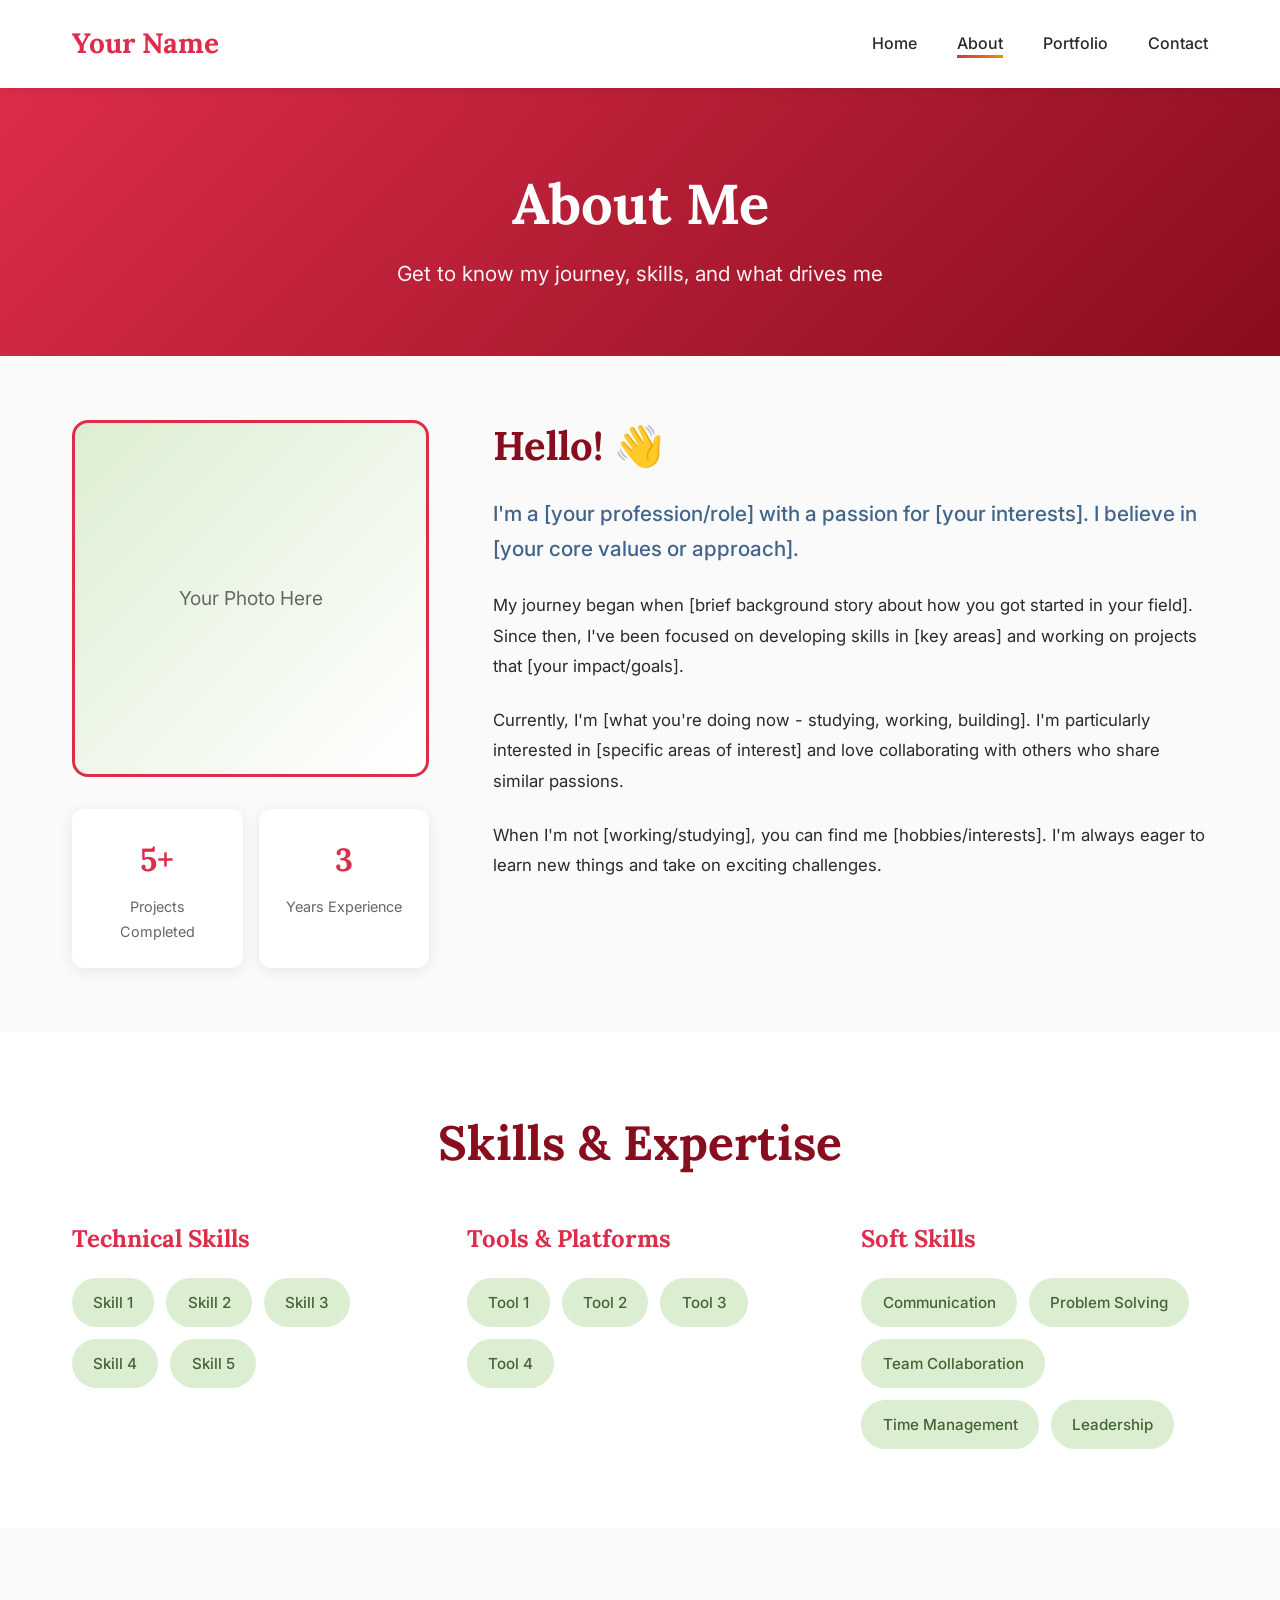
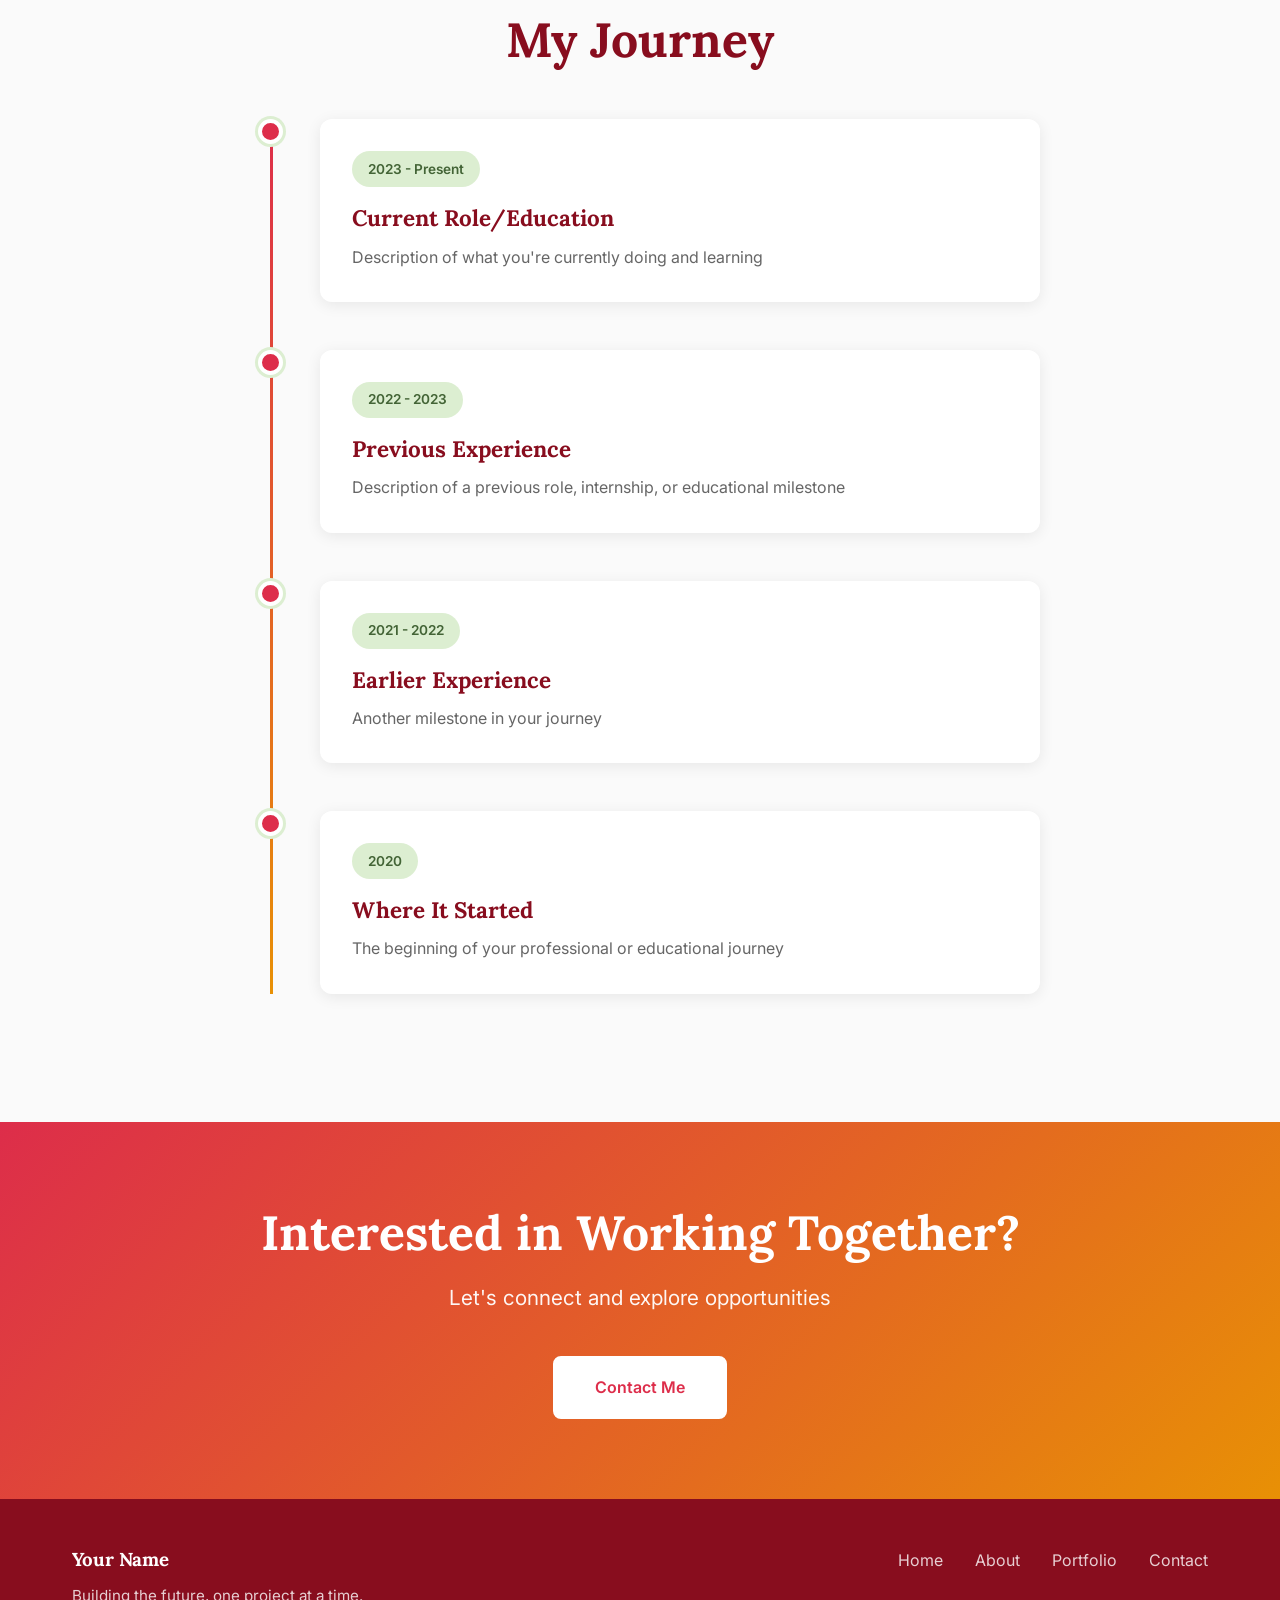
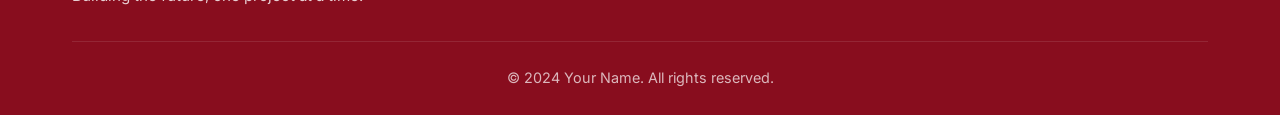
==== about.html @ d0ad2987 "Initial commit" ====
<!DOCTYPE html>
<html lang="en">
<head>
    <meta charset="UTF-8">
    <meta name="viewport" content="width=device-width, initial-scale=1.0">
    <title>About - Your Name</title>
    <link rel="stylesheet" href="styles.css">
    <link rel="preconnect" href="https://fonts.googleapis.com">
    <link rel="preconnect" href="https://fonts.gstatic.com" crossorigin>
    <link href="https://fonts.googleapis.com/css2?family=Lora:wght@400;600;700&family=Inter:wght@300;400;500;600;700&display=swap" rel="stylesheet">
</head>
<body>
    <!-- Navigation -->
    <nav class="navbar">
        <div class="nav-container">
            <a href="index.html" class="logo">Your Name</a>
            <ul class="nav-menu">
                <li><a href="index.html">Home</a></li>
                <li><a href="about.html" class="active">About</a></li>
                <li><a href="portfolio.html">Portfolio</a></li>
                <li><a href="contact.html">Contact</a></li>
            </ul>
        </div>
    </nav>

    <!-- Page Header -->
    <section class="page-header">
        <div class="container">
            <h1 class="page-title">About Me</h1>
            <p class="page-description">Get to know my journey, skills, and what drives me</p>
        </div>
    </section>

    <!-- About Content -->
    <section class="about-content">
        <div class="container">
            <div class="about-grid">
                <!-- Photo/Visual Section -->
                <div class="about-visual">
                    <div class="profile-placeholder">
                        <p>Your Photo Here</p>
                    </div>
                    <div class="about-stats">
                        <div class="stat-box">
                            <span class="stat-number">5+</span>
                            <span class="stat-label">Projects Completed</span>
                        </div>
                        <div class="stat-box">
                            <span class="stat-number">3</span>
                            <span class="stat-label">Years Experience</span>
                        </div>
                    </div>
                </div>

                <!-- Text Content -->
                <div class="about-text">
                    <h2>Hello! 👋</h2>
                    <p class="lead">
                        I'm a [your profession/role] with a passion for [your interests]. 
                        I believe in [your core values or approach].
                    </p>
                    <p>
                        My journey began when [brief background story about how you got started 
                        in your field]. Since then, I've been focused on developing skills in 
                        [key areas] and working on projects that [your impact/goals].
                    </p>
                    <p>
                        Currently, I'm [what you're doing now - studying, working, building]. 
                        I'm particularly interested in [specific areas of interest] and love 
                        collaborating with others who share similar passions.
                    </p>
                    <p>
                        When I'm not [working/studying], you can find me [hobbies/interests]. 
                        I'm always eager to learn new things and take on exciting challenges.
                    </p>
                </div>
            </div>
        </div>
    </section>

    <!-- Skills Section -->
    <section class="skills-section">
        <div class="container">
            <h2 class="section-title">Skills & Expertise</h2>
            
            <div class="skills-categories">
                <div class="skill-category">
                    <h3>Technical Skills</h3>
                    <div class="skill-tags">
                        <span class="skill-tag">Skill 1</span>
                        <span class="skill-tag">Skill 2</span>
                        <span class="skill-tag">Skill 3</span>
                        <span class="skill-tag">Skill 4</span>
                        <span class="skill-tag">Skill 5</span>
                    </div>
                </div>

                <div class="skill-category">
                    <h3>Tools & Platforms</h3>
                    <div class="skill-tags">
                        <span class="skill-tag">Tool 1</span>
                        <span class="skill-tag">Tool 2</span>
                        <span class="skill-tag">Tool 3</span>
                        <span class="skill-tag">Tool 4</span>
                    </div>
                </div>

                <div class="skill-category">
                    <h3>Soft Skills</h3>
                    <div class="skill-tags">
                        <span class="skill-tag">Communication</span>
                        <span class="skill-tag">Problem Solving</span>
                        <span class="skill-tag">Team Collaboration</span>
                        <span class="skill-tag">Time Management</span>
                        <span class="skill-tag">Leadership</span>
                    </div>
                </div>
            </div>
        </div>
    </section>

    <!-- Education/Experience Timeline -->
    <section class="timeline-section">
        <div class="container">
            <h2 class="section-title">My Journey</h2>
            
            <div class="timeline">
                <div class="timeline-item">
                    <div class="timeline-dot"></div>
                    <div class="timeline-content">
                        <span class="timeline-date">2023 - Present</span>
                        <h3>Current Role/Education</h3>
                        <p>Description of what you're currently doing and learning</p>
                    </div>
                </div>

                <div class="timeline-item">
                    <div class="timeline-dot"></div>
                    <div class="timeline-content">
                        <span class="timeline-date">2022 - 2023</span>
                        <h3>Previous Experience</h3>
                        <p>Description of a previous role, internship, or educational milestone</p>
                    </div>
                </div>

                <div class="timeline-item">
                    <div class="timeline-dot"></div>
                    <div class="timeline-content">
                        <span class="timeline-date">2021 - 2022</span>
                        <h3>Earlier Experience</h3>
                        <p>Another milestone in your journey</p>
                    </div>
                </div>

                <div class="timeline-item">
                    <div class="timeline-dot"></div>
                    <div class="timeline-content">
                        <span class="timeline-date">2020</span>
                        <h3>Where It Started</h3>
                        <p>The beginning of your professional or educational journey</p>
                    </div>
                </div>
            </div>
        </div>
    </section>

    <!-- CTA Section -->
    <section class="cta-section">
        <div class="container">
            <div class="cta-content">
                <h2>Interested in Working Together?</h2>
                <p>Let's connect and explore opportunities</p>
                <a href="contact.html" class="btn btn-light">Contact Me</a>
            </div>
        </div>
    </section>

    <!-- Footer -->
    <footer class="footer">
        <div class="container">
            <div class="footer-content">
                <div class="footer-left">
                    <h3>Your Name</h3>
                    <p>Building the future, one project at a time.</p>
                </div>
                <div class="footer-links">
                    <a href="index.html">Home</a>
                    <a href="about.html">About</a>
                    <a href="portfolio.html">Portfolio</a>
                    <a href="contact.html">Contact</a>
                </div>
            </div>
            <div class="footer-bottom">
                <p>&copy; 2024 Your Name. All rights reserved.</p>
            </div>
        </div>
    </footer>
</body>
</html>
---- styles.css ----
/* ===========================
   COLOR PALETTE & VARIABLES
   =========================== */

:root {
    /* Color Palette */
    --raspberry: #dd2d4a;
    --carrot-orange: #e89005;
    --baltic-blue: #41658a;
    --crushed-berry: #880d1e;
    --frosted-mint: #dceed1;
    --golden-apricot: #df9a57;
    --hunter-green: #436436;
    
    /* Functional Colors */
    --primary: var(--raspberry);
    --secondary: var(--baltic-blue);
    --accent: var(--carrot-orange);
    --dark: var(--crushed-berry);
    --light: var(--frosted-mint);
    --text-dark: #2a2a2a;
    --text-light: #666;
    --white: #ffffff;
    --background: #fafafa;
    
    /* Typography */
    --font-headline: 'Lora', serif;
    --font-body: 'Inter', sans-serif;
    
    /* Spacing */
    --container-width: 1200px;
    --section-spacing: 5rem;
}

/* ===========================
   RESET & BASE STYLES
   =========================== */

* {
    margin: 0;
    padding: 0;
    box-sizing: border-box;
}

html {
    scroll-behavior: smooth;
    font-size: 16px;
}

body {
    font-family: var(--font-body);
    color: var(--text-dark);
    background-color: var(--background);
    line-height: 1.7;
}

h1, h2, h3, h4, h5, h6 {
    font-family: var(--font-headline);
    color: var(--dark);
    line-height: 1.3;
    font-weight: 700;
}

a {
    text-decoration: none;
    color: inherit;
    transition: all 0.3s ease;
}

img {
    max-width: 100%;
    height: auto;
}

.container {
    max-width: var(--container-width);
    margin: 0 auto;
    padding: 0 2rem;
}

/* ===========================
   NAVIGATION
   =========================== */

.navbar {
    background-color: var(--white);
    padding: 1.25rem 0;
    box-shadow: 0 2px 10px rgba(0,0,0,0.08);
    position: sticky;
    top: 0;
    z-index: 1000;
}

.nav-container {
    max-width: var(--container-width);
    margin: 0 auto;
    padding: 0 2rem;
    display: flex;
    justify-content: space-between;
    align-items: center;
}

.logo {
    font-family: var(--font-headline);
    font-size: 1.75rem;
    font-weight: 700;
    color: var(--primary);
}

.logo:hover {
    color: var(--accent);
}

.nav-menu {
    display: flex;
    list-style: none;
    gap: 2.5rem;
}

.nav-menu a {
    font-weight: 500;
    color: var(--text-dark);
    position: relative;
}

.nav-menu a::after {
    content: '';
    position: absolute;
    bottom: -5px;
    left: 0;
    width: 0;
    height: 3px;
    background: linear-gradient(90deg, var(--primary), var(--accent));
    transition: width 0.3s;
}

.nav-menu a:hover::after,
.nav-menu a.active::after {
    width: 100%;
}

.back-link {
    color: var(--secondary);
    font-weight: 500;
}

.back-link:hover {
    color: var(--primary);
}

/* ===========================
   HERO SECTION
   =========================== */

.hero {
    min-height: 85vh;
    display: flex;
    align-items: center;
    justify-content: center;
    position: relative;
    overflow: hidden;
    background: linear-gradient(135deg, var(--frosted-mint) 0%, var(--white) 100%);
    padding: 4rem 2rem;
}

.hero-content {
    text-align: center;
    max-width: 800px;
    z-index: 10;
}

.hero-badge {
    display: inline-block;
    background-color: var(--primary);
    color: var(--white);
    padding: 0.5rem 1.5rem;
    border-radius: 50px;
    font-size: 0.9rem;
    font-weight: 600;
    margin-bottom: 2rem;
    animation: fadeInDown 0.8s ease;
}

.hero-title {
    font-size: 4rem;
    margin-bottom: 1.5rem;
    color: var(--dark);
    animation: fadeInUp 0.8s ease 0.2s backwards;
}

.hero-title .highlight {
    color: var(--primary);
    position: relative;
}

.hero-description {
    font-size: 1.3rem;
    color: var(--text-light);
    margin-bottom: 2.5rem;
    line-height: 1.8;
    animation: fadeInUp 0.8s ease 0.4s backwards;
}

.hero-buttons {
    display: flex;
    gap: 1.5rem;
    justify-content: center;
    flex-wrap: wrap;
    animation: fadeInUp 0.8s ease 0.6s backwards;
}

/* Hero Decorations */
.hero-decoration {
    position: absolute;
    width: 100%;
    height: 100%;
    top: 0;
    left: 0;
    pointer-events: none;
    overflow: hidden;
}

.decoration-circle {
    position: absolute;
    border-radius: 50%;
    opacity: 0.15;
}

.circle-1 {
    width: 300px;
    height: 300px;
    background: var(--primary);
    top: -100px;
    right: -50px;
}

.circle-2 {
    width: 200px;
    height: 200px;
    background: var(--accent);
    bottom: 10%;
    left: -50px;
}

.circle-3 {
    width: 150px;
    height: 150px;
    background: var(--secondary);
    top: 50%;
    right: 10%;
}

/* ===========================
   BUTTONS
   =========================== */

.btn {
    display: inline-block;
    padding: 1rem 2.5rem;
    font-weight: 600;
    border-radius: 8px;
    transition: all 0.3s ease;
    cursor: pointer;
    border: 2px solid transparent;
    font-family: var(--font-body);
}

.btn-primary {
    background-color: var(--primary);
    color: var(--white);
    border-color: var(--primary);
}

.btn-primary:hover {
    background-color: var(--crushed-berry);
    border-color: var(--crushed-berry);
    transform: translateY(-2px);
    box-shadow: 0 5px 15px rgba(221, 45, 74, 0.3);
}

.btn-secondary {
    background-color: transparent;
    color: var(--secondary);
    border-color: var(--secondary);
}

.btn-secondary:hover {
    background-color: var(--secondary);
    color: var(--white);
}

.btn-light {
    background-color: var(--white);
    color: var(--primary);
    border-color: var(--white);
}

.btn-light:hover {
    background-color: transparent;
    border-color: var(--white);
    color: var(--white);
}

.btn-small {
    padding: 0.6rem 1.5rem;
    font-size: 0.95rem;
}

.btn-full {
    width: 100%;
}

/* ===========================
   SECTION STYLES
   =========================== */

section {
    padding: var(--section-spacing) 0;
}

.section-title {
    font-size: 3rem;
    text-align: center;
    margin-bottom: 1rem;
    color: var(--dark);
}

.section-subtitle {
    text-align: center;
    font-size: 1.2rem;
    color: var(--text-light);
    margin-bottom: 3rem;
}

.section-description {
    text-align: center;
    font-size: 1.15rem;
    color: var(--text-light);
    max-width: 700px;
    margin: 0 auto 3rem;
}

/* ===========================
   HIGHLIGHTS SECTION
   =========================== */

.highlights {
    background-color: var(--white);
}

.highlights-grid {
    display: grid;
    grid-template-columns: repeat(auto-fit, minmax(260px, 1fr));
    gap: 2rem;
    margin-top: 3rem;
}

.highlight-card {
    background: linear-gradient(135deg, var(--white) 0%, var(--frosted-mint) 100%);
    padding: 2.5rem;
    border-radius: 16px;
    text-align: center;
    transition: all 0.3s ease;
    border: 2px solid transparent;
}

.highlight-card:hover {
    transform: translateY(-10px);
    box-shadow: 0 15px 35px rgba(0,0,0,0.1);
}

.card-1:hover { border-color: var(--primary); }
.card-2:hover { border-color: var(--accent); }
.card-3:hover { border-color: var(--secondary); }
.card-4:hover { border-color: var(--hunter-green); }

.card-icon {
    font-size: 3.5rem;
    margin-bottom: 1.5rem;
}

.highlight-card h3 {
    font-size: 1.5rem;
    margin-bottom: 1rem;
    color: var(--dark);
}

.highlight-card p {
    color: var(--text-light);
    line-height: 1.6;
}

/* ===========================
   FEATURED PROJECTS PREVIEW
   =========================== */

.featured-projects {
    background-color: var(--background);
}

.projects-preview {
    display: grid;
    grid-template-columns: repeat(auto-fit, minmax(450px, 1fr));
    gap: 3rem;
    margin-top: 3rem;
}

.project-preview {
    background-color: var(--white);
    border-radius: 16px;
    overflow: hidden;
    box-shadow: 0 5px 20px rgba(0,0,0,0.08);
    transition: all 0.3s ease;
}

.project-preview:hover {
    transform: translateY(-8px);
    box-shadow: 0 15px 40px rgba(0,0,0,0.12);
}

.project-preview-image {
    height: 250px;
    background: linear-gradient(135deg, var(--primary), var(--accent));
    display: flex;
    align-items: center;
    justify-content: center;
}

.preview-placeholder {
    font-size: 2rem;
    color: var(--white);
    font-weight: 700;
    opacity: 0.7;
}

.project-preview-content {
    padding: 2rem;
}

.project-category {
    display: inline-block;
    background-color: var(--frosted-mint);
    color: var(--hunter-green);
    padding: 0.4rem 1rem;
    border-radius: 20px;
    font-size: 0.85rem;
    font-weight: 600;
    margin-bottom: 1rem;
}

.project-preview-content h3 {
    font-size: 1.75rem;
    margin-bottom: 1rem;
}

.project-preview-content p {
    color: var(--text-light);
    margin-bottom: 1.5rem;
}

.link-arrow {
    color: var(--primary);
    font-weight: 600;
}

.link-arrow:hover {
    color: var(--accent);
}

/* ===========================
   PAGE HEADER
   =========================== */

.page-header {
    background: linear-gradient(135deg, var(--primary) 0%, var(--crushed-berry) 100%);
    color: var(--white);
    padding: 5rem 2rem 4rem;
    text-align: center;
}

.page-title {
    font-size: 3.5rem;
    color: var(--white);
    margin-bottom: 1rem;
}

.page-description {
    font-size: 1.3rem;
    opacity: 0.95;
}

/* ===========================
   ABOUT PAGE
   =========================== */

.about-content {
    padding: 4rem 0;
}

.about-grid {
    display: grid;
    grid-template-columns: 1fr 2fr;
    gap: 4rem;
    align-items: start;
}

.about-visual {
    position: sticky;
    top: 100px;
}

.profile-placeholder {
    width: 100%;
    aspect-ratio: 1;
    background: linear-gradient(135deg, var(--frosted-mint), var(--white));
    border-radius: 16px;
    display: flex;
    align-items: center;
    justify-content: center;
    font-size: 1.2rem;
    color: var(--text-light);
    border: 3px solid var(--primary);
    margin-bottom: 2rem;
}

.about-stats {
    display: grid;
    grid-template-columns: 1fr 1fr;
    gap: 1rem;
}

.stat-box {
    background-color: var(--white);
    padding: 1.5rem;
    border-radius: 12px;
    text-align: center;
    box-shadow: 0 3px 15px rgba(0,0,0,0.08);
}

.stat-number {
    display: block;
    font-family: var(--font-headline);
    font-size: 2rem;
    font-weight: 700;
    color: var(--primary);
    margin-bottom: 0.5rem;
}

.stat-label {
    display: block;
    font-size: 0.9rem;
    color: var(--text-light);
}

.about-text h2 {
    font-size: 2.5rem;
    margin-bottom: 1.5rem;
}

.about-text .lead {
    font-size: 1.3rem;
    color: var(--secondary);
    font-weight: 500;
    margin-bottom: 1.5rem;
    line-height: 1.7;
}

.about-text p {
    margin-bottom: 1.5rem;
    font-size: 1.05rem;
    line-height: 1.8;
}

/* ===========================
   SKILLS SECTION
   =========================== */

.skills-section {
    background-color: var(--white);
}

.skills-categories {
    display: grid;
    grid-template-columns: repeat(auto-fit, minmax(300px, 1fr));
    gap: 3rem;
    margin-top: 3rem;
}

.skill-category h3 {
    font-size: 1.5rem;
    margin-bottom: 1.5rem;
    color: var(--primary);
}

.skill-tags {
    display: flex;
    flex-wrap: wrap;
    gap: 0.75rem;
}

.skill-tag {
    background-color: var(--frosted-mint);
    color: var(--hunter-green);
    padding: 0.6rem 1.2rem;
    border-radius: 25px;
    font-size: 0.95rem;
    font-weight: 500;
    transition: all 0.3s;
    border: 2px solid transparent;
}

.skill-tag:hover {
    background-color: var(--primary);
    color: var(--white);
    border-color: var(--primary);
}

/* ===========================
   TIMELINE
   =========================== */

.timeline-section {
    background-color: var(--background);
}

.timeline {
    max-width: 800px;
    margin: 3rem auto 0;
    position: relative;
}

.timeline::before {
    content: '';
    position: absolute;
    left: 30px;
    top: 0;
    bottom: 0;
    width: 3px;
    background: linear-gradient(180deg, var(--primary), var(--accent));
}

.timeline-item {
    position: relative;
    padding-left: 80px;
    margin-bottom: 3rem;
}

.timeline-dot {
    position: absolute;
    left: 18px;
    top: 0;
    width: 25px;
    height: 25px;
    background-color: var(--primary);
    border-radius: 50%;
    border: 4px solid var(--white);
    box-shadow: 0 0 0 3px var(--frosted-mint);
}

.timeline-content {
    background-color: var(--white);
    padding: 2rem;
    border-radius: 12px;
    box-shadow: 0 3px 15px rgba(0,0,0,0.08);
}

.timeline-date {
    display: inline-block;
    background-color: var(--frosted-mint);
    color: var(--hunter-green);
    padding: 0.4rem 1rem;
    border-radius: 20px;
    font-size: 0.85rem;
    font-weight: 600;
    margin-bottom: 1rem;
}

.timeline-content h3 {
    font-size: 1.4rem;
    margin-bottom: 0.75rem;
}

.timeline-content p {
    color: var(--text-light);
    line-height: 1.6;
}

/* ===========================
   PORTFOLIO PAGE
   =========================== */

.portfolio-section {
    background-color: var(--background);
}

.portfolio-grid {
    display: grid;
    grid-template-columns: repeat(auto-fit, minmax(450px, 1fr));
    gap: 2.5rem;
    margin-top: 3rem;
}

.portfolio-card {
    background-color: var(--white);
    border-radius: 16px;
    overflow: hidden;
    box-shadow: 0 5px 20px rgba(0,0,0,0.08);
    transition: all 0.3s ease;
}

.portfolio-card:hover {
    transform: translateY(-8px);
    box-shadow: 0 15px 40px rgba(0,0,0,0.15);
}

.portfolio-card.featured {
    border: 3px solid var(--primary);
}

.portfolio-image {
    height: 260px;
    background: linear-gradient(135deg, var(--secondary), var(--primary));
    display: flex;
    align-items: center;
    justify-content: center;
    position: relative;
}

.image-placeholder {
    font-size: 1.5rem;
    color: var(--white);
    font-weight: 600;
    opacity: 0.7;
}

.project-badge {
    position: absolute;
    top: 1rem;
    right: 1rem;
    background-color: var(--accent);
    color: var(--white);
    padding: 0.4rem 1rem;
    border-radius: 20px;
    font-size: 0.85rem;
    font-weight: 600;
}

.portfolio-content {
    padding: 2rem;
}

.project-meta {
    display: block;
    color: var(--text-light);
    font-size: 0.9rem;
    margin-bottom: 0.75rem;
    font-weight: 500;
}

.portfolio-content h3 {
    font-size: 1.75rem;
    margin-bottom: 1rem;
}

.portfolio-content p {
    color: var(--text-light);
    margin-bottom: 1.5rem;
    line-height: 1.7;
}

.project-tags {
    display: flex;
    flex-wrap: wrap;
    gap: 0.75rem;
    margin-bottom: 1.5rem;
}

.project-tags span {
    background-color: var(--frosted-mint);
    color: var(--hunter-green);
    padding: 0.4rem 1rem;
    border-radius: 20px;
    font-size: 0.85rem;
    font-weight: 500;
}

/* ===========================
   CONTACT PAGE
   =========================== */

.contact-section {
    background-color: var(--background);
}

.contact-grid {
    display: grid;
    grid-template-columns: 1fr 1.5fr;
    gap: 4rem;
    margin-top: 3rem;
}

.contact-info-panel,
.contact-form-panel {
    background-color: var(--white);
    padding: 3rem;
    border-radius: 16px;
    box-shadow: 0 5px 20px rgba(0,0,0,0.08);
}

.contact-info-panel h2,
.contact-form-panel h2 {
    font-size: 2rem;
    margin-bottom: 1rem;
}

.contact-info-panel p {
    color: var(--text-light);
    margin-bottom: 2rem;
    line-height: 1.7;
}

.contact-methods {
    display: flex;
    flex-direction: column;
    gap: 1.5rem;
    margin-bottom: 2rem;
}

.contact-item {
    display: flex;
    gap: 1.5rem;
    align-items: start;
}

.contact-icon {
    font-size: 2rem;
    flex-shrink: 0;
}

.contact-details h4 {
    font-size: 1.1rem;
    margin-bottom: 0.5rem;
}

.contact-details a {
    color: var(--primary);
}

.contact-details a:hover {
    color: var(--accent);
    text-decoration: underline;
}

.availability {
    background-color: var(--frosted-mint);
    padding: 1.5rem;
    border-radius: 12px;
    border-left: 4px solid var(--hunter-green);
}

.availability h4 {
    margin-bottom: 0.5rem;
}

.availability p {
    margin: 0;
    color: var(--hunter-green);
    font-weight: 500;
}

/* Contact Form */
.form-instruction {
    font-size: 0.9rem;
    color: var(--text-light);
    margin-bottom: 2rem;
    font-style: italic;
}

.form-group {
    margin-bottom: 1.5rem;
}

.form-group label {
    display: block;
    margin-bottom: 0.5rem;
    font-weight: 600;
    color: var(--dark);
}

.form-group input,
.form-group textarea {
    width: 100%;
    padding: 0.9rem;
    border: 2px solid #e0e0e0;
    border-radius: 8px;
    font-family: var(--font-body);
    font-size: 1rem;
    transition: border-color 0.3s;
}

.form-group input:focus,
.form-group textarea:focus {
    outline: none;
    border-color: var(--primary);
}

.form-group textarea {
    resize: vertical;
}

/* ===========================
   PROJECT REPORT PAGES
   =========================== */

.report-header {
    background: linear-gradient(135deg, var(--secondary) 0%, var(--primary) 100%);
    color: var(--white);
    padding: 5rem 2rem 3rem;
    text-align: center;
}

.report-category {
    display: inline-block;
    background-color: rgba(255,255,255,0.2);
    padding: 0.5rem 1.5rem;
    border-radius: 25px;
    font-size: 0.9rem;
    font-weight: 600;
    margin-bottom: 1.5rem;
}

.report-title {
    font-size: 3.5rem;
    color: var(--white);
    margin-bottom: 1rem;
}

.report-subtitle {
    font-size: 1.3rem;
    opacity: 0.95;
    margin-bottom: 2.5rem;
}

.report-meta {
    display: flex;
    justify-content: center;
    gap: 3rem;
    flex-wrap: wrap;
}

.meta-item {
    display: flex;
    flex-direction: column;
    align-items: center;
}

.meta-label {
    font-size: 0.9rem;
    opacity: 0.9;
    margin-bottom: 0.3rem;
}

.meta-value {
    font-size: 1.1rem;
    font-weight: 600;
}

/* Report Content Layout */
.report-content {
    background-color: var(--background);
    padding: 4rem 0;
}

.report-layout {
    display: grid;
    grid-template-columns: 2.5fr 1fr;
    gap: 3rem;
    align-items: start;
}

.report-main {
    background-color: var(--white);
    padding: 3rem;
    border-radius: 16px;
    box-shadow: 0 3px 20px rgba(0,0,0,0.08);
}

.report-section {
    margin-bottom: 3rem;
}

.report-section:last-child {
    margin-bottom: 0;
}

.section-heading {
    font-size: 2rem;
    color: var(--primary);
    margin-bottom: 1.5rem;
    padding-bottom: 0.75rem;
    border-bottom: 3px solid var(--frosted-mint);
}

.report-section h3 {
    font-size: 1.4rem;
    margin: 2rem 0 1rem;
    color: var(--secondary);
}

.report-section h4 {
    font-size: 1.1rem;
    margin: 1.5rem 0 0.75rem;
    color: var(--dark);
}

.report-section p {
    margin-bottom: 1rem;
    line-height: 1.8;
    color: var(--text-light);
}

.report-section ul,
.report-section ol {
    margin-left: 2rem;
    margin-bottom: 1.5rem;
}

.report-section li {
    margin-bottom: 0.75rem;
    line-height: 1.7;
    color: var(--text-light);
}

.objectives-list {
    list-style: none;
    margin-left: 0;
}

.objectives-list li {
    background-color: var(--frosted-mint);
    padding: 1rem 1.5rem;
    margin-bottom: 1rem;
    border-radius: 8px;
    border-left: 4px solid var(--primary);
}

/* Highlight Box */
.highlight-box {
    background: linear-gradient(135deg, var(--frosted-mint), var(--white));
    padding: 2rem;
    border-radius: 12px;
    border-left: 5px solid var(--accent);
    margin: 2rem 0;
}

.highlight-box h4 {
    color: var(--primary);
    margin-bottom: 1rem;
}

.highlight-box p {
    margin-bottom: 0;
}

/* Process Steps */
.process-steps {
    margin: 2rem 0;
}

.process-step {
    display: flex;
    gap: 1.5rem;
    margin-bottom: 2rem;
    align-items: start;
}

.step-number {
    background: linear-gradient(135deg, var(--primary), var(--accent));
    color: var(--white);
    width: 50px;
    height: 50px;
    border-radius: 50%;
    display: flex;
    align-items: center;
    justify-content: center;
    font-size: 1.5rem;
    font-weight: 700;
    flex-shrink: 0;
}

.step-content h4 {
    margin: 0 0 0.5rem 0;
}

.step-content p {
    margin: 0;
}

/* Results Grid */
.results-grid {
    display: grid;
    grid-template-columns: repeat(auto-fit, minmax(150px, 1fr));
    gap: 1.5rem;
    margin: 2rem 0;
}

.result-card {
    background: linear-gradient(135deg, var(--frosted-mint), var(--white));
    padding: 2rem;
    border-radius: 12px;
    text-align: center;
    border: 2px solid var(--primary);
}

.result-number {
    display: block;
    font-family: var(--font-headline);
    font-size: 2.5rem;
    font-weight: 700;
    color: var(--primary);
    margin-bottom: 0.5rem;
}

.result-label {
    display: block;
    font-size: 0.95rem;
    color: var(--text-light);
    font-weight: 500;
}

/* Report Sidebar */
.report-sidebar {
    position: sticky;
    top: 100px;
}

.sidebar-section {
    background-color: var(--white);
    padding: 2rem;
    border-radius: 12px;
    box-shadow: 0 3px 15px rgba(0,0,0,0.08);
    margin-bottom: 2rem;
}

.sidebar-section h3 {
    font-size: 1.3rem;
    margin-bottom: 1.5rem;
    color: var(--primary);
}

.details-list {
    display: flex;
    flex-direction: column;
    gap: 1rem;
}

.details-list dt {
    font-weight: 600;
    color: var(--dark);
    font-size: 0.9rem;
}

.details-list dd {
    color: var(--text-light);
    margin-left: 0;
    margin-bottom: 0.5rem;
}

.sidebar-tags {
    display: flex;
    flex-wrap: wrap;
    gap: 0.75rem;
}

.sidebar-tags span {
    background-color: var(--frosted-mint);
    color: var(--hunter-green);
    padding: 0.5rem 1rem;
    border-radius: 20px;
    font-size: 0.85rem;
    font-weight: 500;
}

.resource-list {
    list-style: none;
    padding: 0;
}

.resource-list li {
    margin-bottom: 0.75rem;
}

.resource-list a {
    color: var(--primary);
    font-weight: 500;
}

.resource-list a:hover {
    color: var(--accent);
    text-decoration: underline;
}

.sidebar-cta {
    background: linear-gradient(135deg, var(--primary), var(--accent));
    padding: 1.5rem;
    border-radius: 12px;
    text-align: center;
    color: var(--white);
}

.sidebar-cta p {
    margin-bottom: 1rem;
}

.sidebar-cta .btn-small {
    background-color: var(--white);
    color: var(--primary);
}

.sidebar-cta .btn-small:hover {
    background-color: var(--frosted-mint);
}

/* Project Navigation */
.project-navigation {
    background-color: var(--white);
    padding: 2rem 0;
    border-top: 1px solid #e0e0e0;
}

.nav-center {
    display: inline-block;
    color: var(--secondary);
    font-weight: 600;
    font-size: 1.1rem;
}

.nav-center:hover {
    color: var(--primary);
}

/* ===========================
   CTA SECTION
   =========================== */

.cta-section {
    background: linear-gradient(135deg, var(--primary) 0%, var(--accent) 100%);
    color: var(--white);
    text-align: center;
    padding: 5rem 2rem;
}

.cta-content h2 {
    font-size: 3rem;
    color: var(--white);
    margin-bottom: 1rem;
}

.cta-content p {
    font-size: 1.3rem;
    margin-bottom: 2.5rem;
    opacity: 0.95;
}

/* ===========================
   FOOTER
   =========================== */

.footer {
    background-color: var(--dark);
    color: var(--white);
    padding: 3rem 2rem 1.5rem;
}

.footer-content {
    display: flex;
    justify-content: space-between;
    align-items: start;
    margin-bottom: 2rem;
}

.footer-left h3 {
    color: var(--white);
    margin-bottom: 0.75rem;
}

.footer-left p {
    color: rgba(255,255,255,0.8);
    font-size: 0.95rem;
}

.footer-links {
    display: flex;
    gap: 2rem;
}

.footer-links a {
    color: rgba(255,255,255,0.8);
    transition: color 0.3s;
}

.footer-links a:hover {
    color: var(--accent);
}

.footer-bottom {
    border-top: 1px solid rgba(255,255,255,0.1);
    padding-top: 1.5rem;
    text-align: center;
}

.footer-bottom p {
    color: rgba(255,255,255,0.7);
    font-size: 0.9rem;
}

/* ===========================
   ANIMATIONS
   =========================== */

@keyframes fadeInUp {
    from {
        opacity: 0;
        transform: translateY(30px);
    }
    to {
        opacity: 1;
        transform: translateY(0);
    }
}

@keyframes fadeInDown {
    from {
        opacity: 0;
        transform: translateY(-20px);
    }
    to {
        opacity: 1;
        transform: translateY(0);
    }
}

/* ===========================
   RESPONSIVE DESIGN
   =========================== */

@media (max-width: 1024px) {
    .about-grid,
    .contact-grid,
    .report-layout {
        grid-template-columns: 1fr;
    }
    
    .about-visual,
    .report-sidebar {
        position: static;
    }
    
    .projects-preview,
    .portfolio-grid {
        grid-template-columns: 1fr;
    }
}

@media (max-width: 768px) {
    :root {
        --section-spacing: 3rem;
    }
    
    .nav-menu {
        gap: 1.5rem;
        font-size: 0.9rem;
    }
    
    .hero-title {
        font-size: 2.5rem;
    }
    
    .section-title,
    .page-title,
    .report-title {
        font-size: 2.5rem;
    }
    
    .cta-content h2 {
        font-size: 2rem;
    }
    
    .hero-buttons {
        flex-direction: column;
        width: 100%;
    }
    
    .btn {
        width: 100%;
    }
    
    .footer-content {
        flex-direction: column;
        gap: 2rem;
    }
    
    .footer-links {
        flex-direction: column;
        gap: 1rem;
    }
    
    .report-main {
        padding: 2rem 1.5rem;
    }
}

@media (max-width: 480px) {
    .hero {
        padding: 2rem 1rem;
    }
    
    .hero-title {
        font-size: 2rem;
    }
    
    .nav-menu {
        flex-wrap: wrap;
        justify-content: center;
    }
    
    .container {
        padding: 0 1.5rem;
    }
}
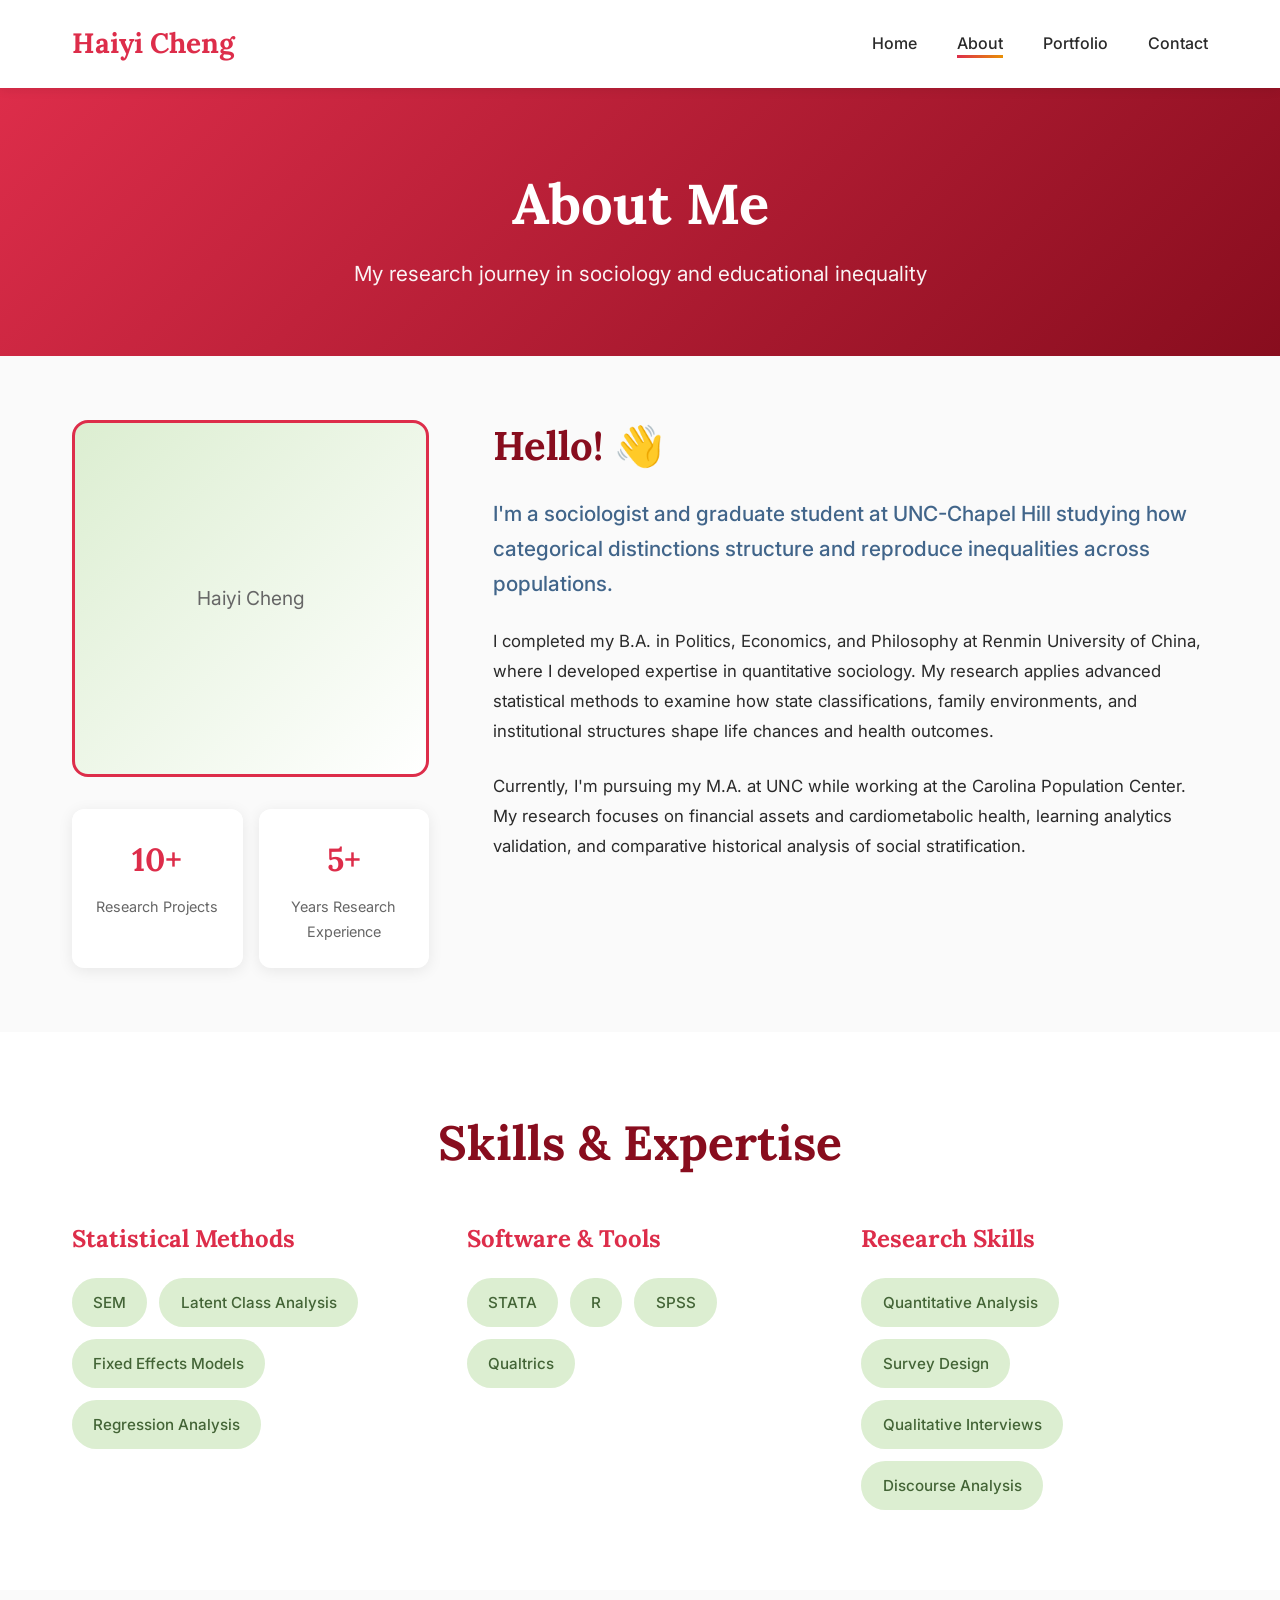
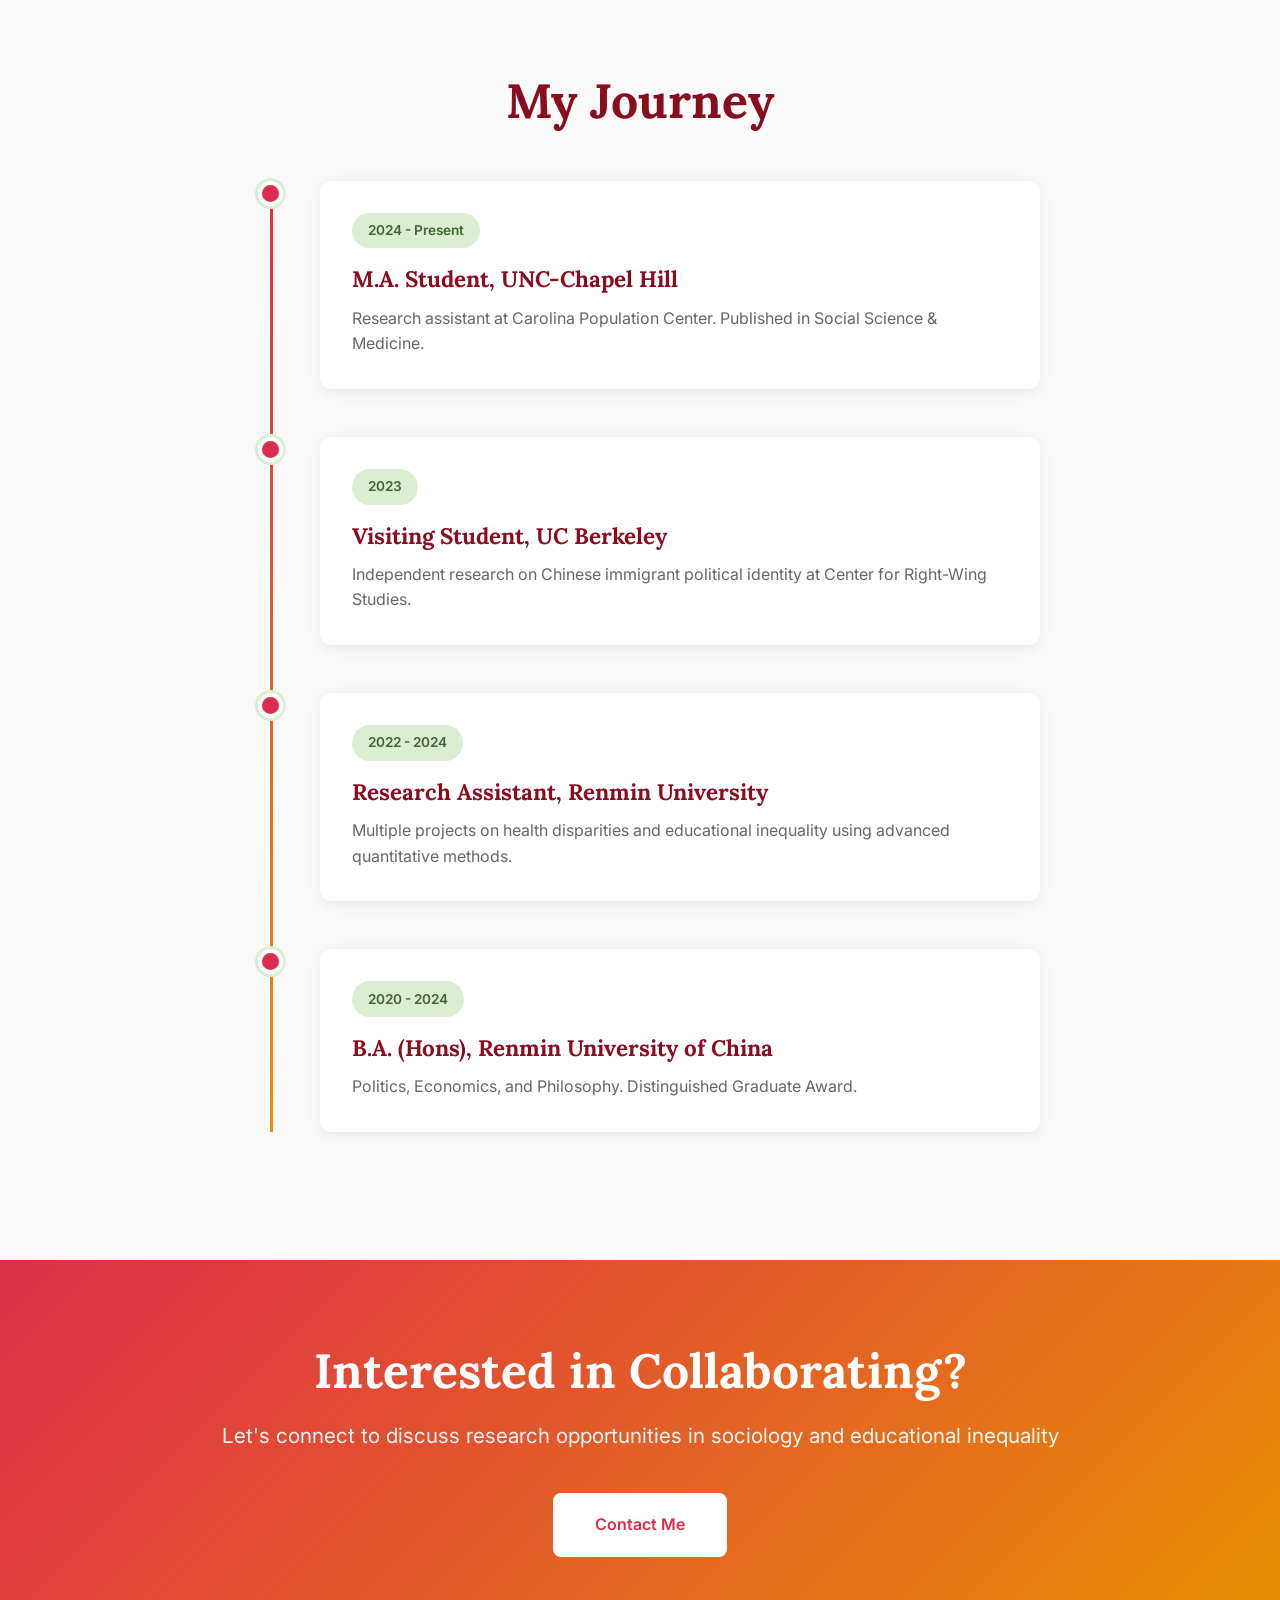
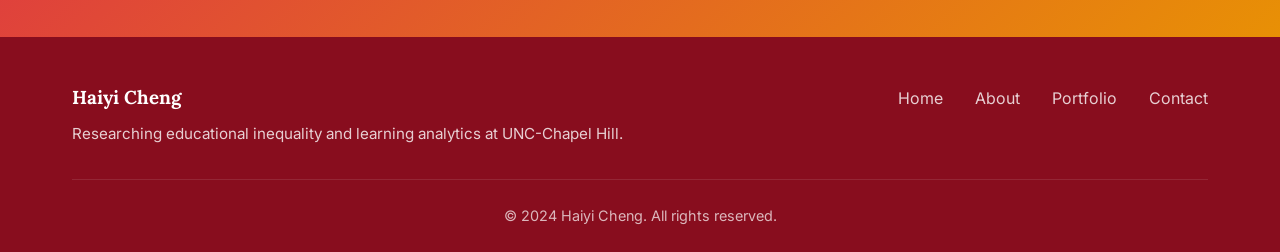
==== commit 31f96d65: "Update about.html" ====
--- a/about.html
+++ b/about.html
@@ -3,7 +3,7 @@
 <head>
     <meta charset="UTF-8">
     <meta name="viewport" content="width=device-width, initial-scale=1.0">
-    <title>About - Your Name</title>
+    <title>About - Haiyi Cheng</title>
     <link rel="stylesheet" href="styles.css">
     <link rel="preconnect" href="https://fonts.googleapis.com">
     <link rel="preconnect" href="https://fonts.gstatic.com" crossorigin>
@@ -13,7 +13,7 @@
     <!-- Navigation -->
     <nav class="navbar">
         <div class="nav-container">
-            <a href="index.html" class="logo">Your Name</a>
+            <a href="index.html" class="logo">Haiyi Cheng</a>
             <ul class="nav-menu">
                 <li><a href="index.html">Home</a></li>
                 <li><a href="about.html" class="active">About</a></li>
@@ -27,7 +27,7 @@
     <section class="page-header">
         <div class="container">
             <h1 class="page-title">About Me</h1>
-            <p class="page-description">Get to know my journey, skills, and what drives me</p>
+            <p class="page-description">My research journey in sociology and educational inequality</p>
         </div>
     </section>
 
@@ -38,16 +38,16 @@
                 <!-- Photo/Visual Section -->
                 <div class="about-visual">
                     <div class="profile-placeholder">
-                        <p>Your Photo Here</p>
+                        <p>Haiyi Cheng</p>
                     </div>
                     <div class="about-stats">
                         <div class="stat-box">
-                            <span class="stat-number">5+</span>
-                            <span class="stat-label">Projects Completed</span>
+                            <span class="stat-number">10+</span>
+                            <span class="stat-label">Research Projects</span>
                         </div>
                         <div class="stat-box">
-                            <span class="stat-number">3</span>
-                            <span class="stat-label">Years Experience</span>
+                            <span class="stat-number">5+</span>
+                            <span class="stat-label">Years Research Experience</span>
                         </div>
                     </div>
                 </div>
@@ -56,22 +56,15 @@
                 <div class="about-text">
                     <h2>Hello! 👋</h2>
                     <p class="lead">
-                        I'm a [your profession/role] with a passion for [your interests]. 
-                        I believe in [your core values or approach].
+                        I'm a sociologist and graduate student at UNC-Chapel Hill studying how categorical distinctions structure and reproduce inequalities across populations.
                     </p>
                     <p>
-                        My journey began when [brief background story about how you got started 
-                        in your field]. Since then, I've been focused on developing skills in 
-                        [key areas] and working on projects that [your impact/goals].
+                        I completed my B.A. in Politics, Economics, and Philosophy at Renmin University of China, where I developed expertise in quantitative sociology. 
+                        My research applies advanced statistical methods to examine how state classifications, family environments, and institutional structures shape life chances and health outcomes.
                     </p>
                     <p>
-                        Currently, I'm [what you're doing now - studying, working, building]. 
-                        I'm particularly interested in [specific areas of interest] and love 
-                        collaborating with others who share similar passions.
-                    </p>
-                    <p>
-                        When I'm not [working/studying], you can find me [hobbies/interests]. 
-                        I'm always eager to learn new things and take on exciting challenges.
+                        Currently, I'm pursuing my M.A. at UNC while working at the Carolina Population Center. My research focuses on financial assets and cardiometabolic health, 
+                        learning analytics validation, and comparative historical analysis of social stratification.
                     </p>
                 </div>
             </div>
@@ -85,34 +78,32 @@
             
             <div class="skills-categories">
                 <div class="skill-category">
-                    <h3>Technical Skills</h3>
+                    <h3>Statistical Methods</h3>
                     <div class="skill-tags">
-                        <span class="skill-tag">Skill 1</span>
-                        <span class="skill-tag">Skill 2</span>
-                        <span class="skill-tag">Skill 3</span>
-                        <span class="skill-tag">Skill 4</span>
-                        <span class="skill-tag">Skill 5</span>
+                        <span class="skill-tag">SEM</span>
+                        <span class="skill-tag">Latent Class Analysis</span>
+                        <span class="skill-tag">Fixed Effects Models</span>
+                        <span class="skill-tag">Regression Analysis</span>
                     </div>
                 </div>
 
                 <div class="skill-category">
-                    <h3>Tools & Platforms</h3>
+                    <h3>Software & Tools</h3>
                     <div class="skill-tags">
-                        <span class="skill-tag">Tool 1</span>
-                        <span class="skill-tag">Tool 2</span>
-                        <span class="skill-tag">Tool 3</span>
-                        <span class="skill-tag">Tool 4</span>
+                        <span class="skill-tag">STATA</span>
+                        <span class="skill-tag">R</span>
+                        <span class="skill-tag">SPSS</span>
+                        <span class="skill-tag">Qualtrics</span>
                     </div>
                 </div>
 
                 <div class="skill-category">
-                    <h3>Soft Skills</h3>
+                    <h3>Research Skills</h3>
                     <div class="skill-tags">
-                        <span class="skill-tag">Communication</span>
-                        <span class="skill-tag">Problem Solving</span>
-                        <span class="skill-tag">Team Collaboration</span>
-                        <span class="skill-tag">Time Management</span>
-                        <span class="skill-tag">Leadership</span>
+                        <span class="skill-tag">Quantitative Analysis</span>
+                        <span class="skill-tag">Survey Design</span>
+                        <span class="skill-tag">Qualitative Interviews</span>
+                        <span class="skill-tag">Discourse Analysis</span>
                     </div>
                 </div>
             </div>
@@ -128,36 +119,36 @@
                 <div class="timeline-item">
                     <div class="timeline-dot"></div>
                     <div class="timeline-content">
-                        <span class="timeline-date">2023 - Present</span>
-                        <h3>Current Role/Education</h3>
-                        <p>Description of what you're currently doing and learning</p>
+                        <span class="timeline-date">2024 - Present</span>
+                        <h3>M.A. Student, UNC-Chapel Hill</h3>
+                        <p>Research assistant at Carolina Population Center. Published in Social Science & Medicine.</p>
                     </div>
                 </div>
 
                 <div class="timeline-item">
                     <div class="timeline-dot"></div>
                     <div class="timeline-content">
-                        <span class="timeline-date">2022 - 2023</span>
-                        <h3>Previous Experience</h3>
-                        <p>Description of a previous role, internship, or educational milestone</p>
+                        <span class="timeline-date">2023</span>
+                        <h3>Visiting Student, UC Berkeley</h3>
+                        <p>Independent research on Chinese immigrant political identity at Center for Right-Wing Studies.</p>
                     </div>
                 </div>
 
                 <div class="timeline-item">
                     <div class="timeline-dot"></div>
                     <div class="timeline-content">
-                        <span class="timeline-date">2021 - 2022</span>
-                        <h3>Earlier Experience</h3>
-                        <p>Another milestone in your journey</p>
+                        <span class="timeline-date">2022 - 2024</span>
+                        <h3>Research Assistant, Renmin University</h3>
+                        <p>Multiple projects on health disparities and educational inequality using advanced quantitative methods.</p>
                     </div>
                 </div>
 
                 <div class="timeline-item">
                     <div class="timeline-dot"></div>
                     <div class="timeline-content">
-                        <span class="timeline-date">2020</span>
-                        <h3>Where It Started</h3>
-                        <p>The beginning of your professional or educational journey</p>
+                        <span class="timeline-date">2020 - 2024</span>
+                        <h3>B.A. (Hons), Renmin University of China</h3>
+                        <p>Politics, Economics, and Philosophy. Distinguished Graduate Award.</p>
                     </div>
                 </div>
             </div>
@@ -168,8 +159,8 @@
     <section class="cta-section">
         <div class="container">
             <div class="cta-content">
-                <h2>Interested in Working Together?</h2>
-                <p>Let's connect and explore opportunities</p>
+                <h2>Interested in Collaborating?</h2>
+                <p>Let's connect to discuss research opportunities in sociology and educational inequality</p>
                 <a href="contact.html" class="btn btn-light">Contact Me</a>
             </div>
         </div>
@@ -180,8 +171,8 @@
         <div class="container">
             <div class="footer-content">
                 <div class="footer-left">
-                    <h3>Your Name</h3>
-                    <p>Building the future, one project at a time.</p>
+                    <h3>Haiyi Cheng</h3>
+                    <p>Researching educational inequality and learning analytics at UNC-Chapel Hill.</p>
                 </div>
                 <div class="footer-links">
                     <a href="index.html">Home</a>
@@ -191,7 +182,7 @@
                 </div>
             </div>
             <div class="footer-bottom">
-                <p>&copy; 2024 Your Name. All rights reserved.</p>
+                <p>&copy; 2024 Haiyi Cheng. All rights reserved.</p>
             </div>
         </div>
     </footer>
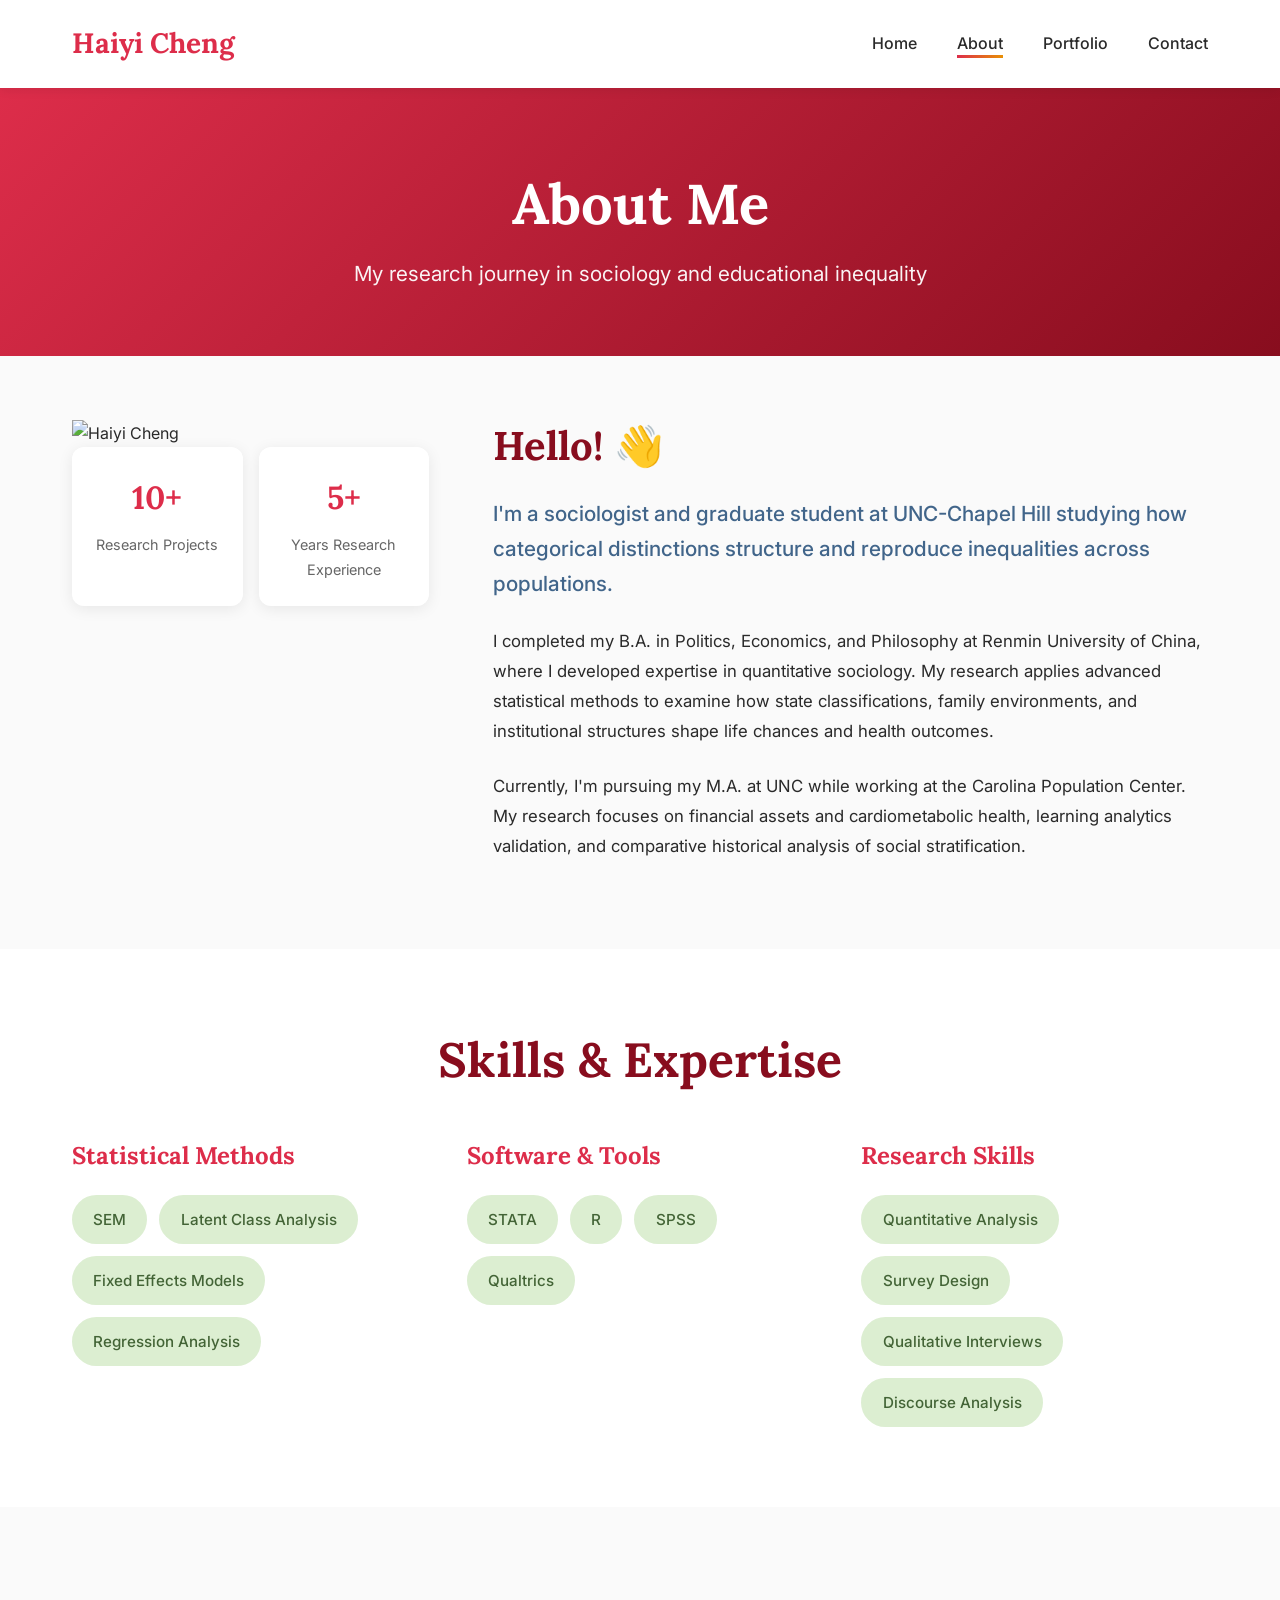
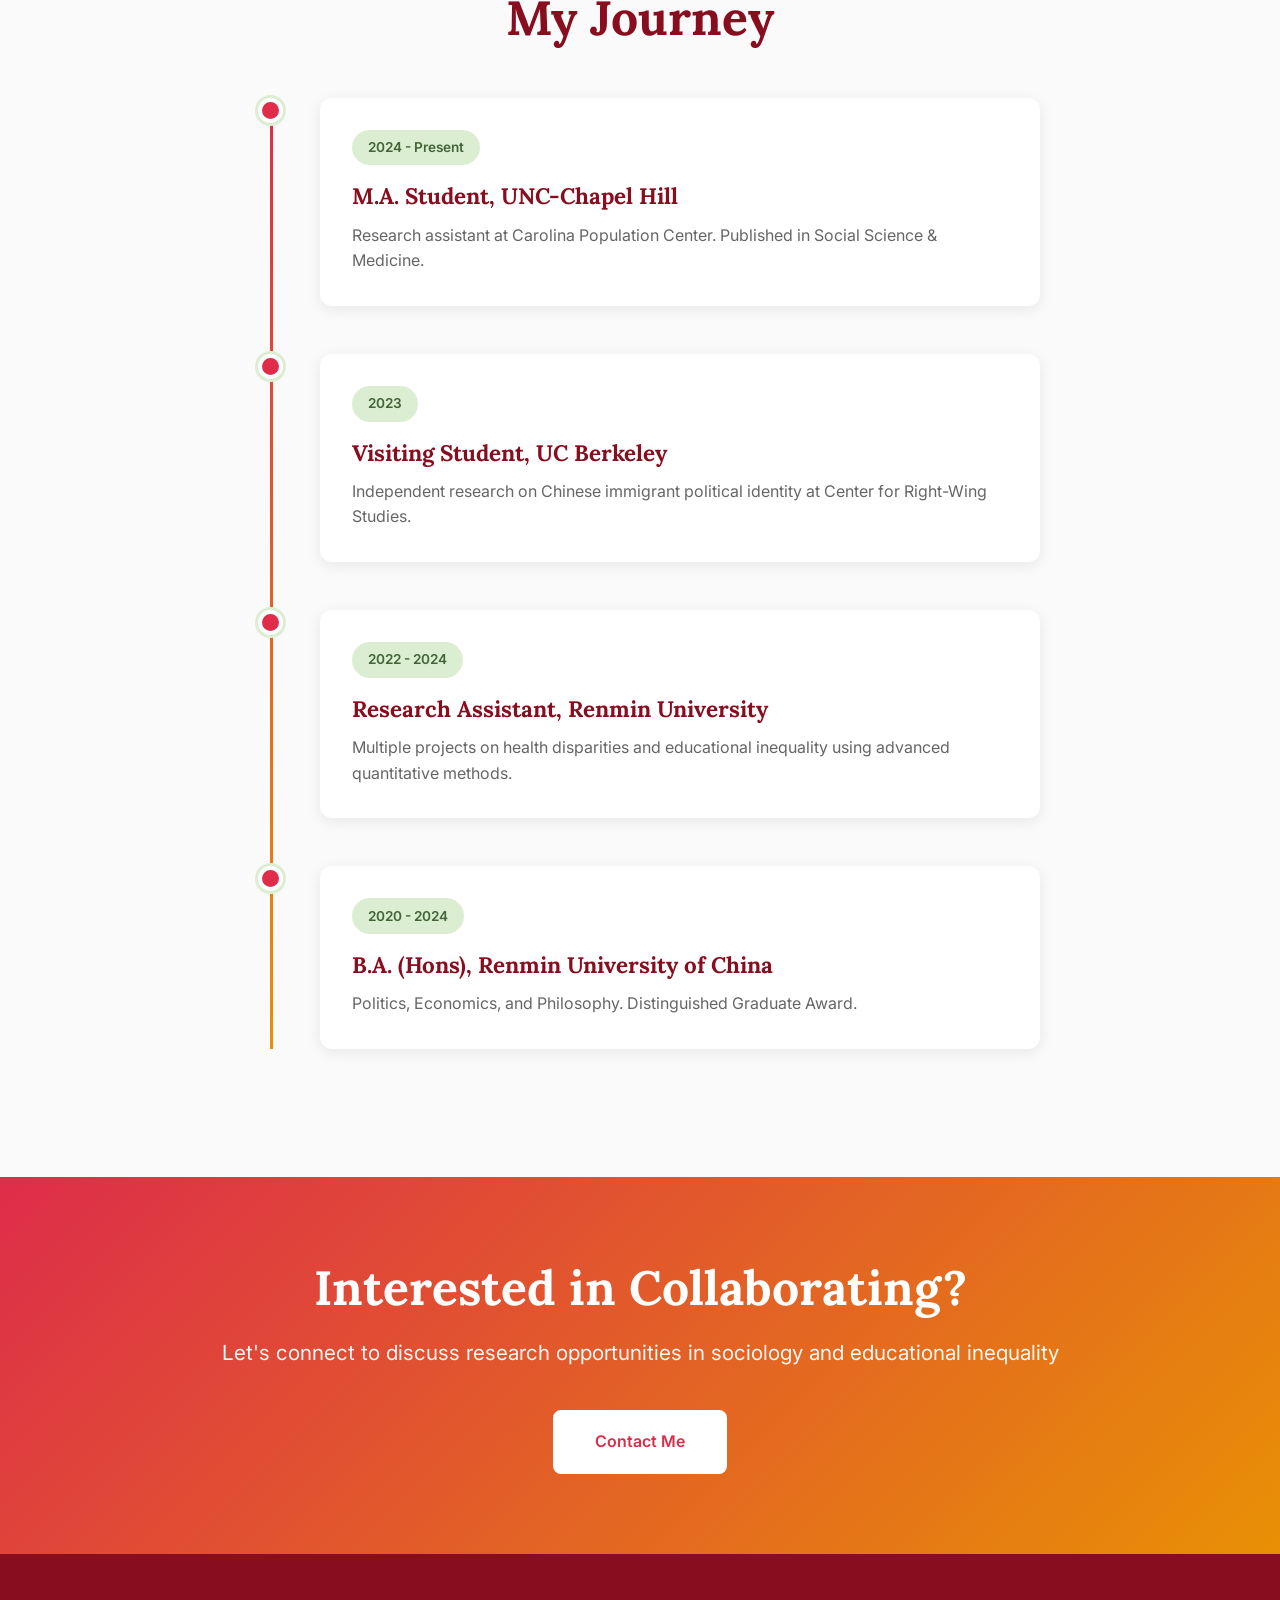
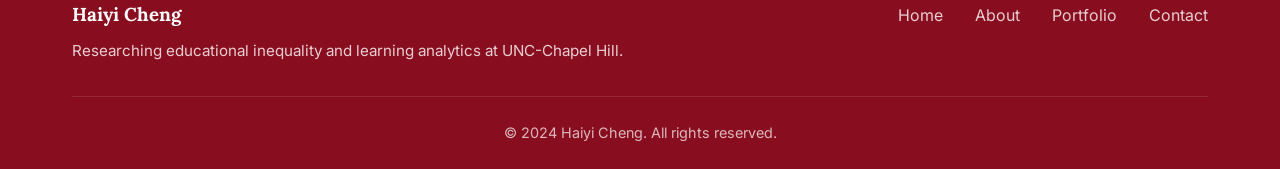
==== commit af6485bb: "Replace profile placeholder with profile image" ====
--- a/about.html
+++ b/about.html
@@ -37,9 +37,7 @@
             <div class="about-grid">
                 <!-- Photo/Visual Section -->
                 <div class="about-visual">
-                    <div class="profile-placeholder">
-                        <p>Haiyi Cheng</p>
-                    </div>
+                    <img src="images/profile.jpg" alt="Haiyi Cheng" class="profile-photo">
                     <div class="about-stats">
                         <div class="stat-box">
                             <span class="stat-number">10+</span>
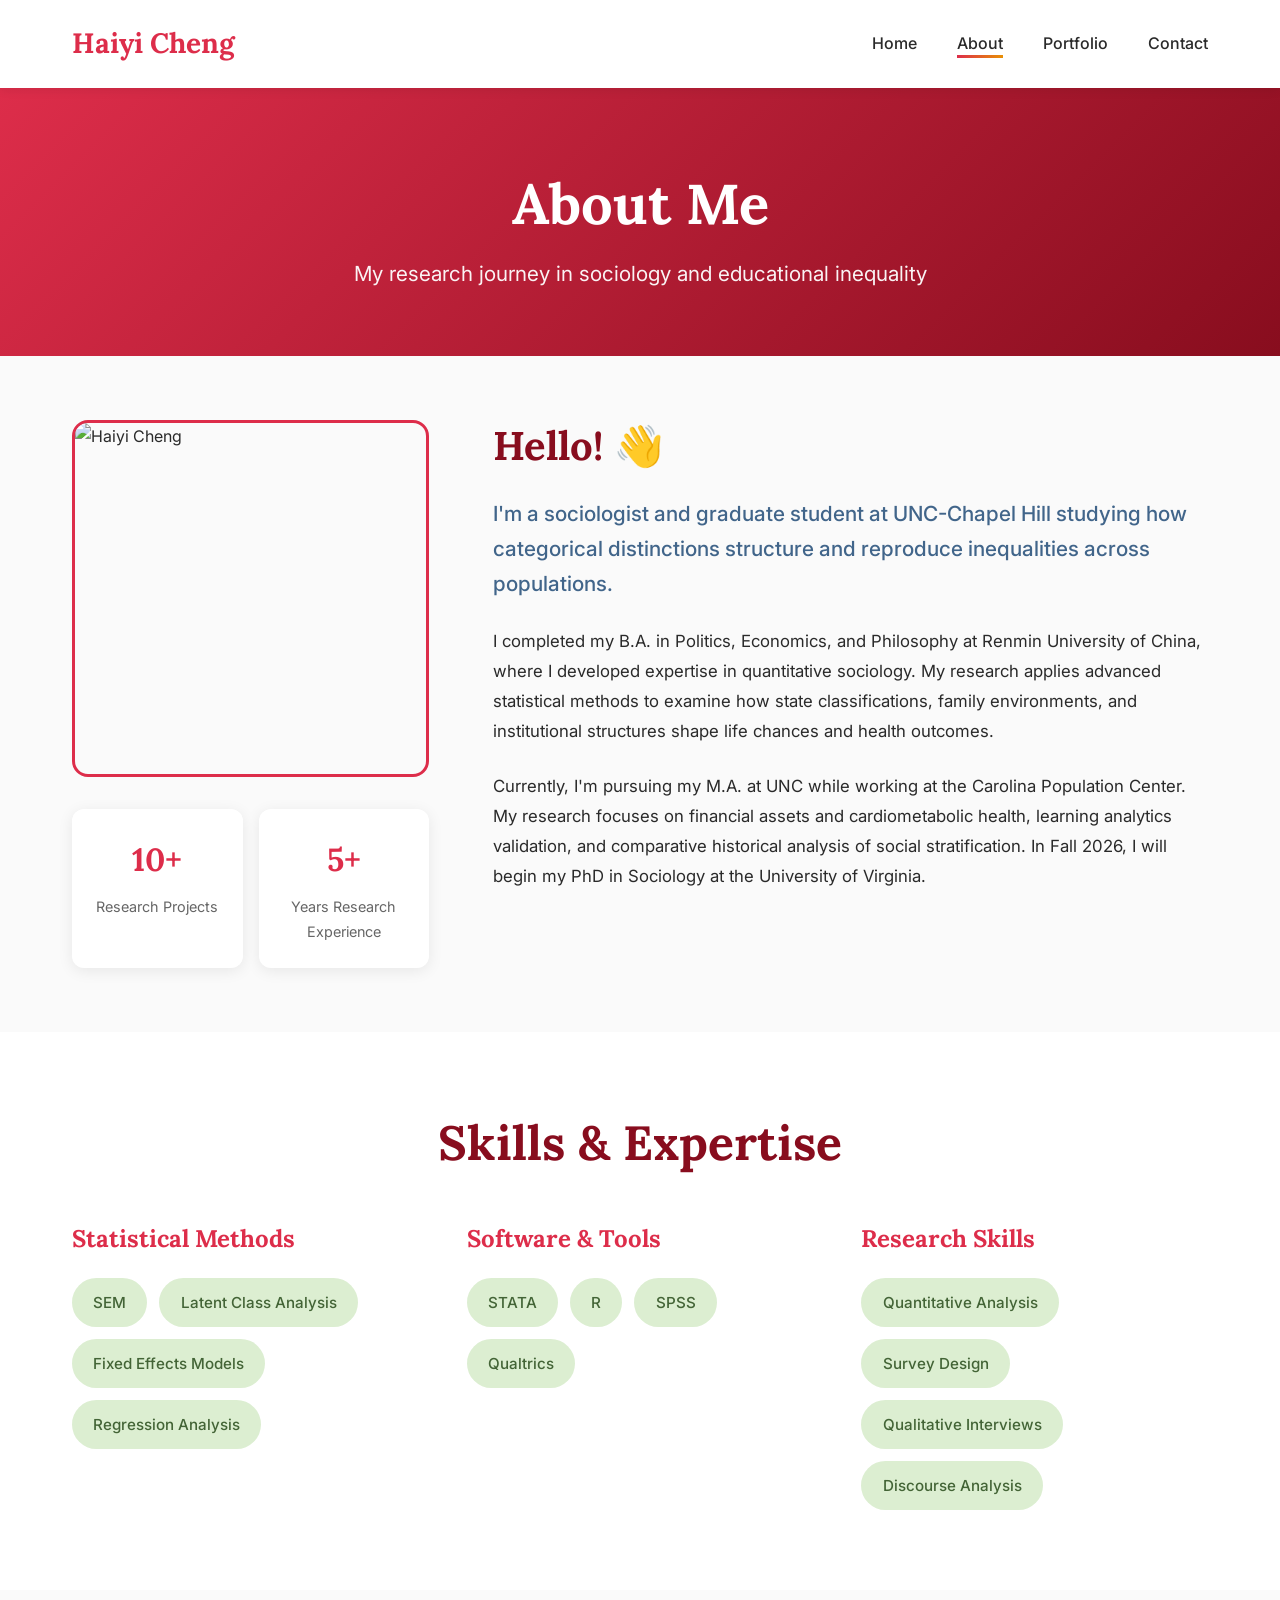
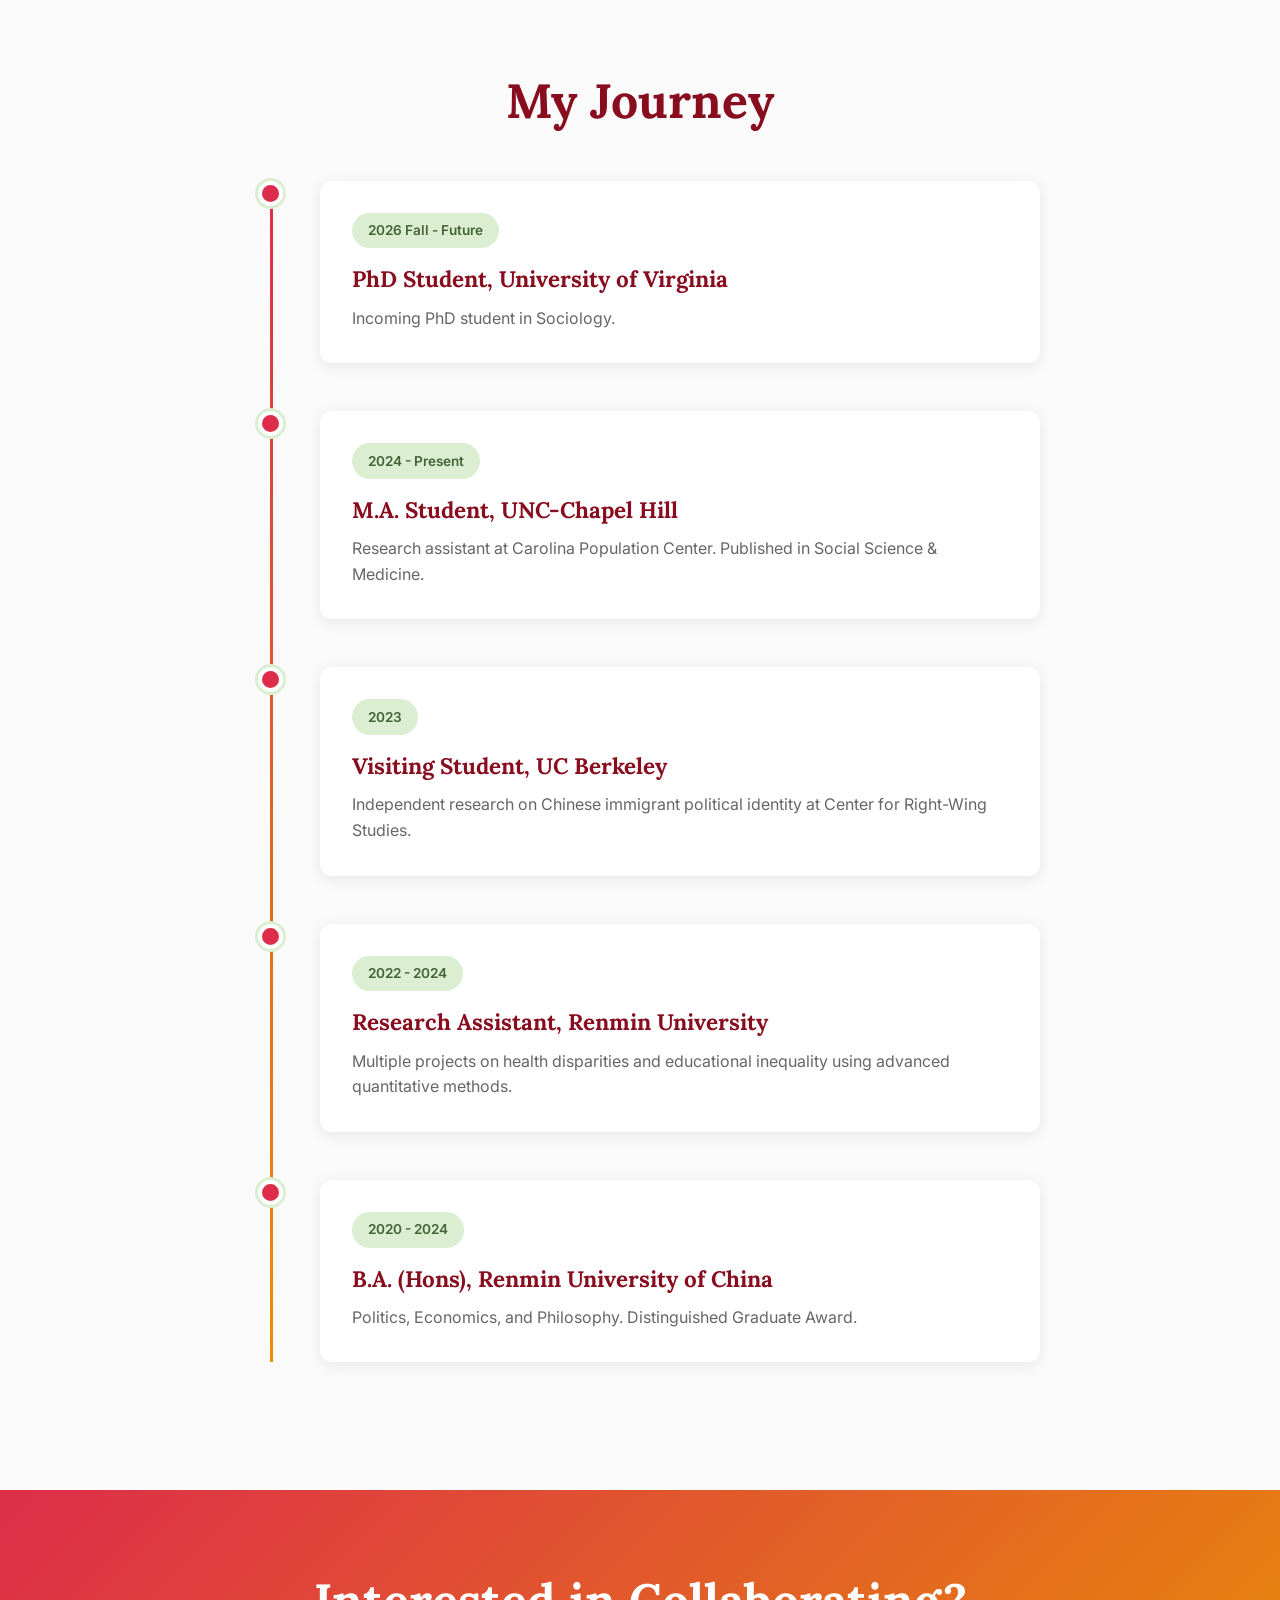
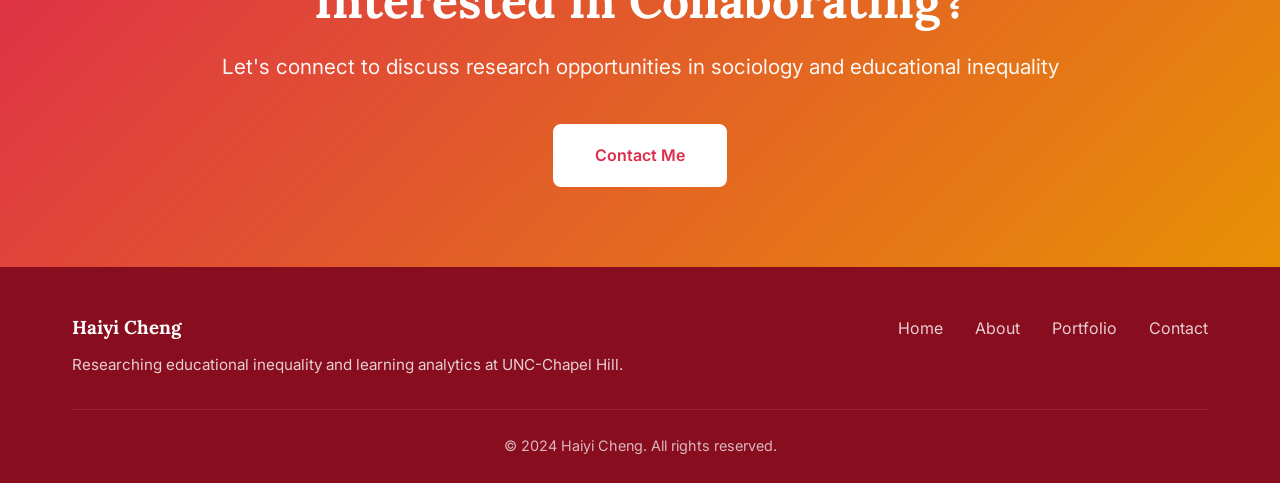
==== commit 7f181cc8: "Update about.html with future academic plans Added future PhD student information and updated resear" ====
--- a/about.html
+++ b/about.html
@@ -62,7 +62,7 @@
                     </p>
                     <p>
                         Currently, I'm pursuing my M.A. at UNC while working at the Carolina Population Center. My research focuses on financial assets and cardiometabolic health, 
-                        learning analytics validation, and comparative historical analysis of social stratification.
+                        learning analytics validation, and comparative historical analysis of social stratification. In Fall 2026, I will begin my PhD in Sociology at the University of Virginia.
                     </p>
                 </div>
             </div>
@@ -114,6 +114,15 @@
             <h2 class="section-title">My Journey</h2>
             
             <div class="timeline">
+                <div class="timeline-item">
+                    <div class="timeline-dot"></div>
+                    <div class="timeline-content">
+                        <span class="timeline-date">2026 Fall - Future</span>
+                        <h3>PhD Student, University of Virginia</h3>
+                        <p>Incoming PhD student in Sociology.</p>
+                    </div>
+                </div>
+
                 <div class="timeline-item">
                     <div class="timeline-dot"></div>
                     <div class="timeline-content">
--- a/styles.css
+++ b/styles.css
@@ -523,6 +523,16 @@
     margin-bottom: 2rem;
 }
 
+.profile-photo {
+    width: 100%;
+    aspect-ratio: 1;
+    border-radius: 16px;
+    border: 3px solid var(--primary);
+    object-fit: cover;
+    margin-bottom: 2rem;
+    display: block;
+}
+
 .about-stats {
     display: grid;
     grid-template-columns: 1fr 1fr;
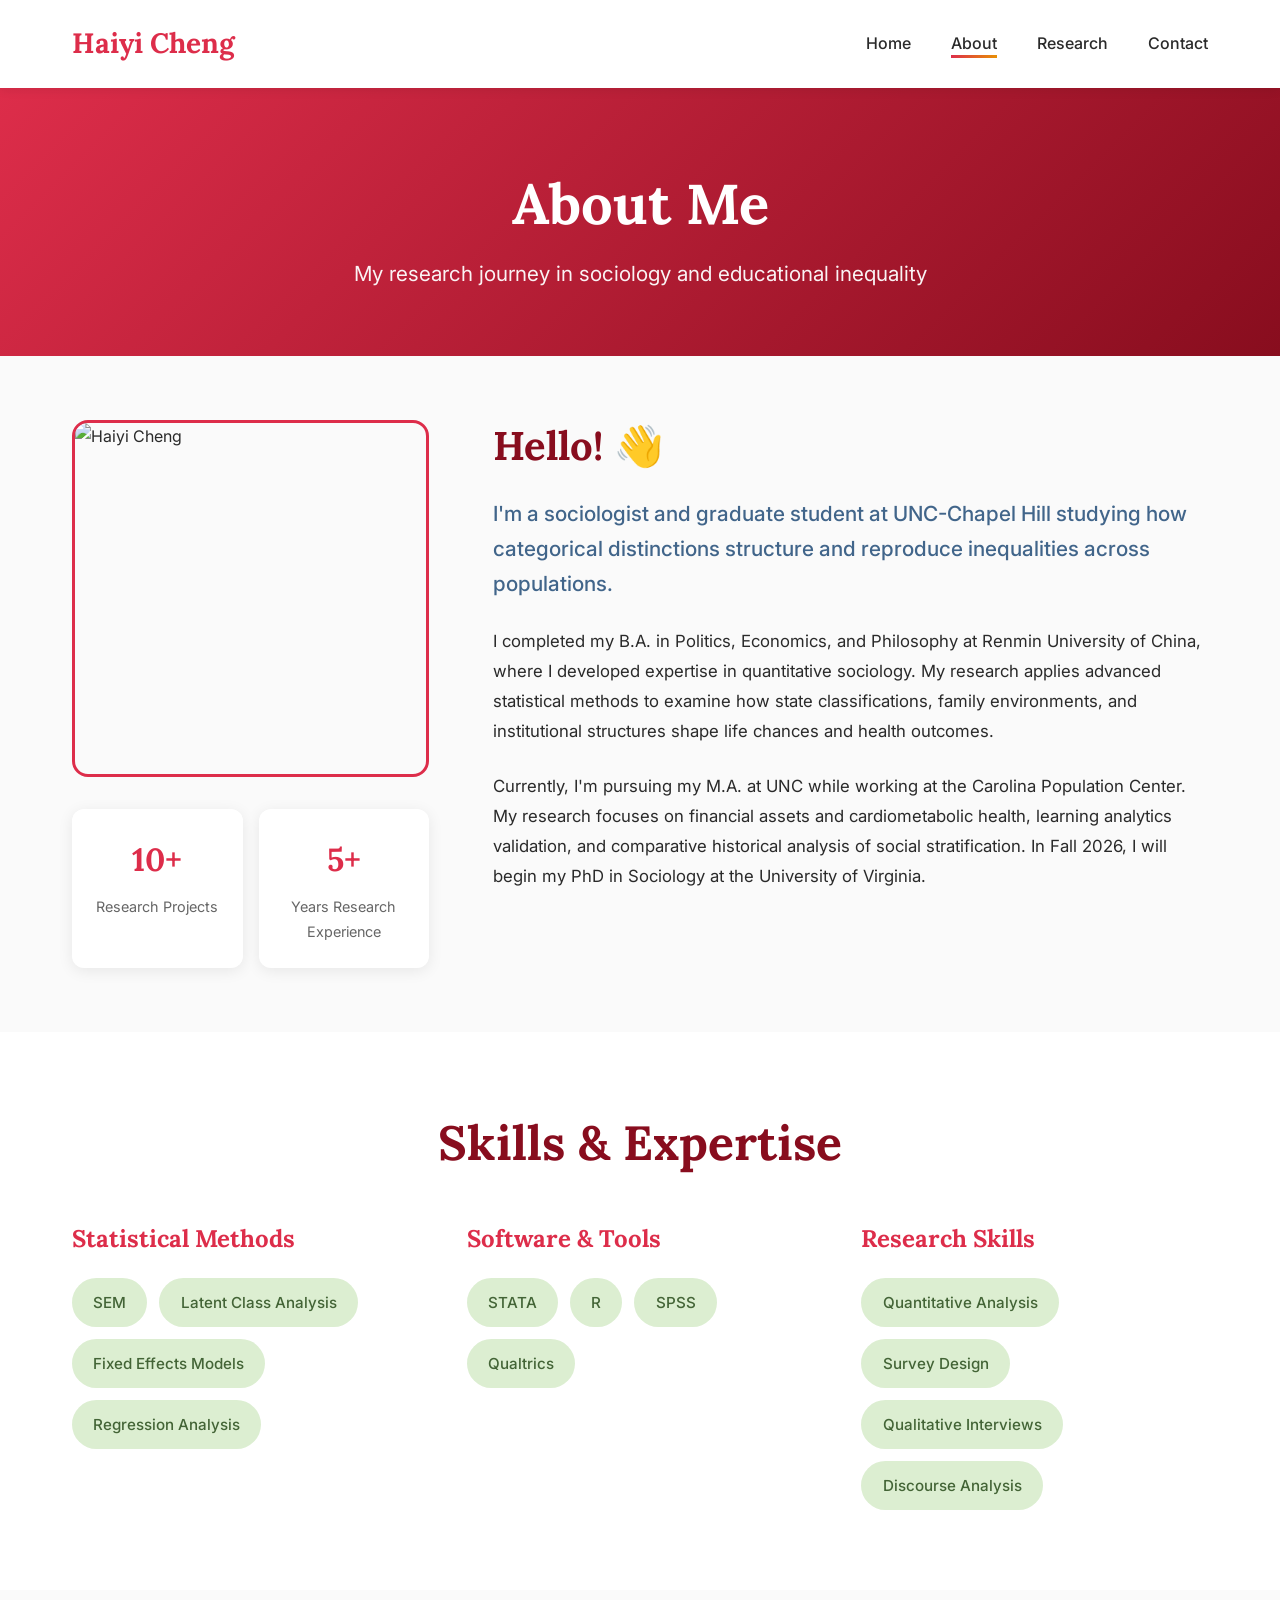
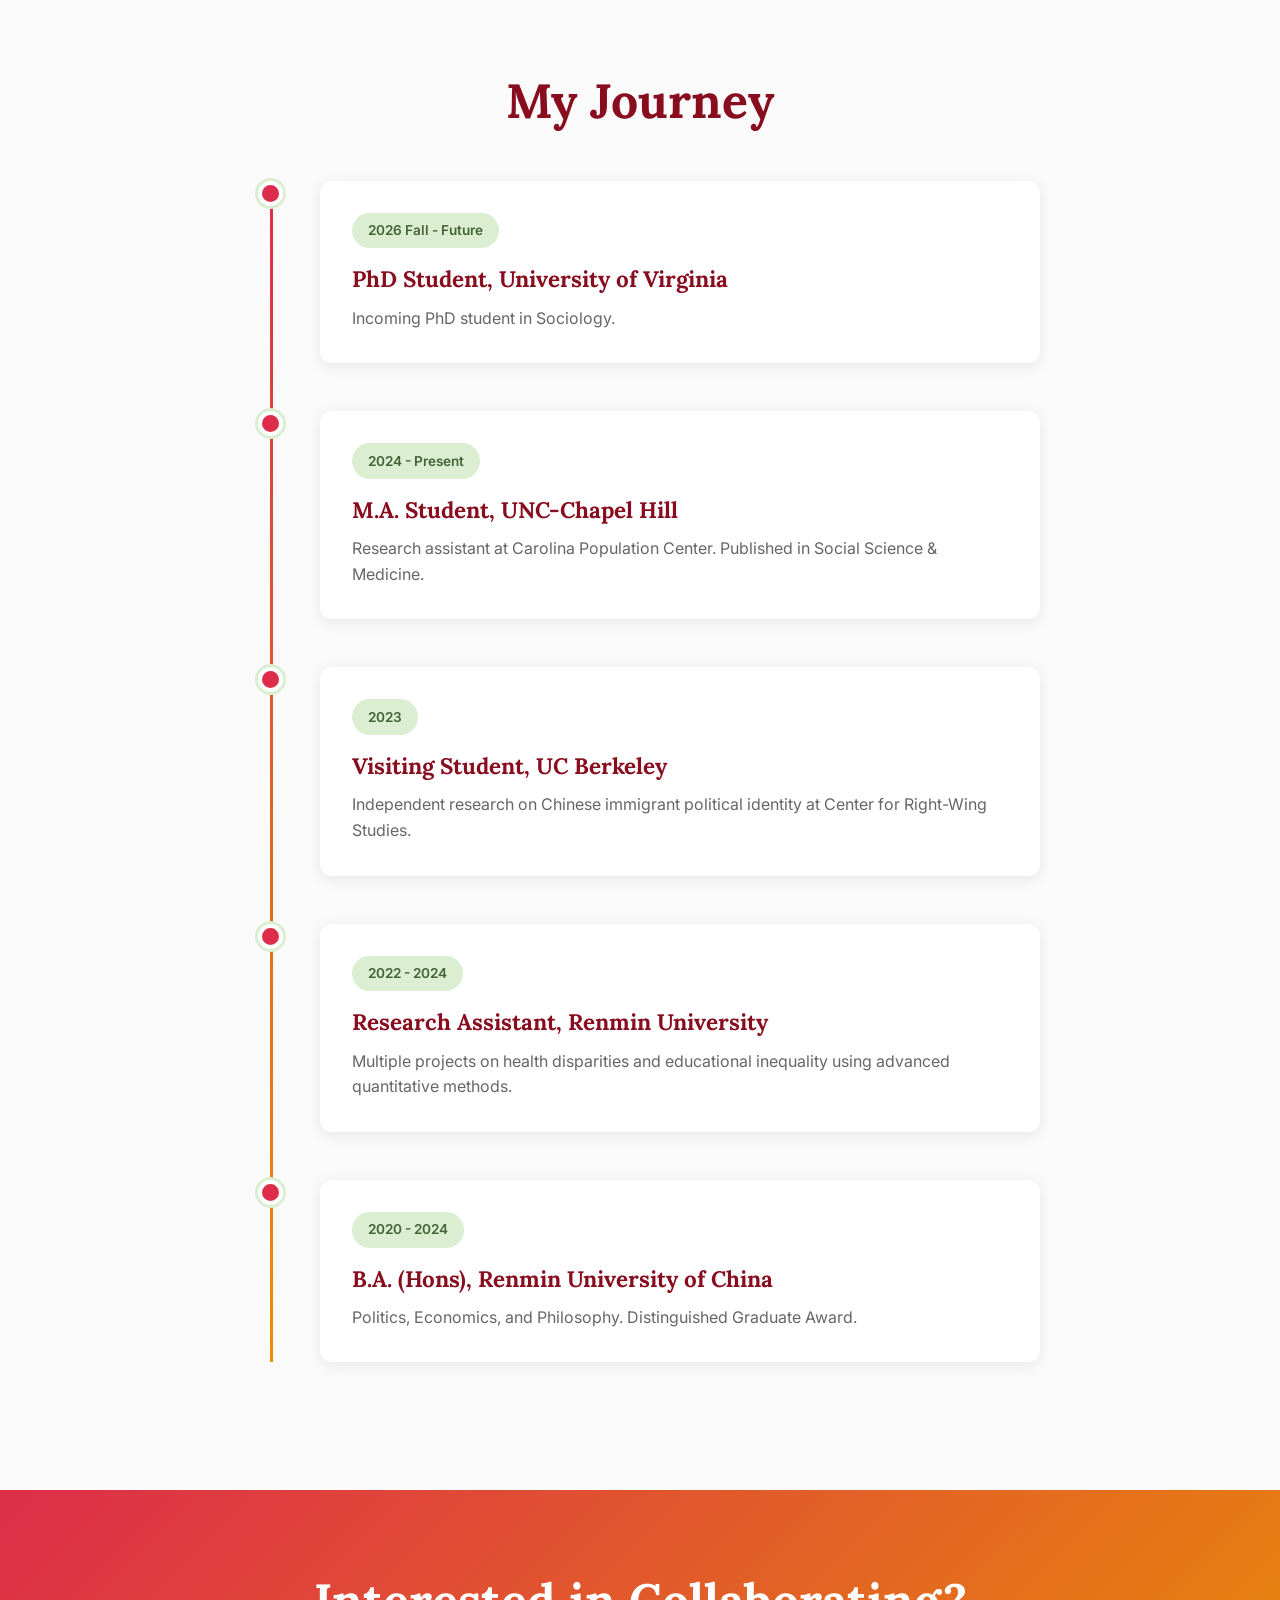
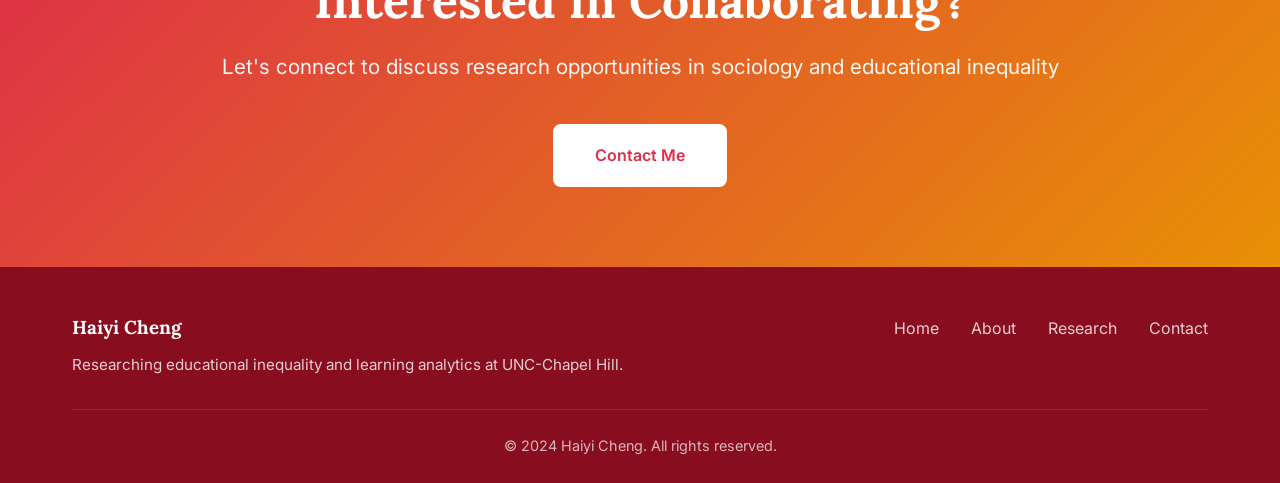
==== commit f65f8d03: "Replace 'Portfolio' link with 'Research' link" ====
--- a/about.html
+++ b/about.html
@@ -17,7 +17,7 @@
             <ul class="nav-menu">
                 <li><a href="index.html">Home</a></li>
                 <li><a href="about.html" class="active">About</a></li>
-                <li><a href="portfolio.html">Portfolio</a></li>
+                <li><a href="research.html">Research</a></li>
                 <li><a href="contact.html">Contact</a></li>
             </ul>
         </div>
@@ -184,7 +184,7 @@
                 <div class="footer-links">
                     <a href="index.html">Home</a>
                     <a href="about.html">About</a>
-                    <a href="portfolio.html">Portfolio</a>
+                    <a href="research.html">Research</a>
                     <a href="contact.html">Contact</a>
                 </div>
             </div>
